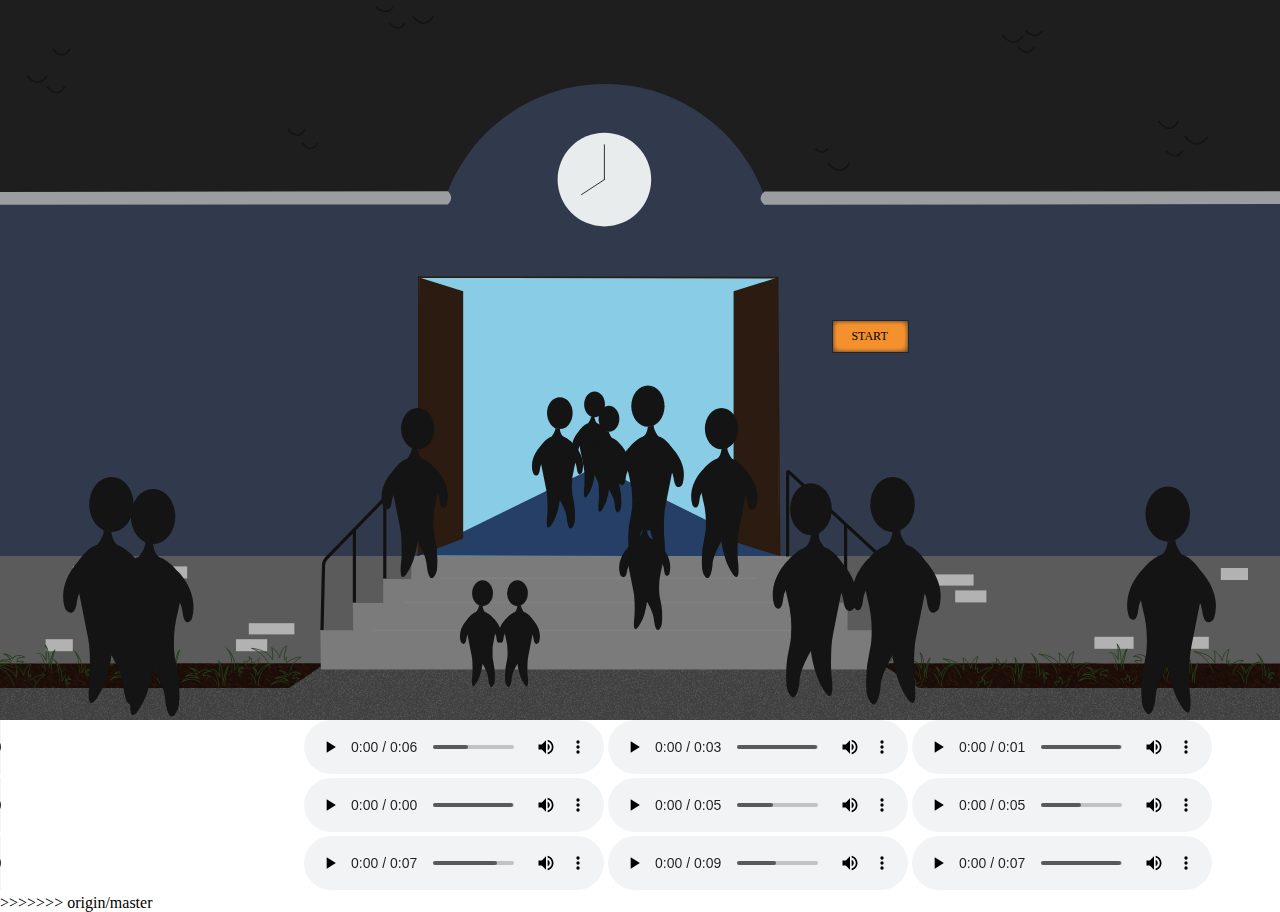
==== index.html @ ede853bb "Merge remote-tracking branch 'origin/master'" ====
<!DOCTYPE html>
<html lang="da">

<head>
	<meta charset="utf-8">
	<meta name="viewport" content="width=device-width, initial-scale=1.0">
	<title></title>
	<link rel="stylesheet" href="stylesheet.css">
</head>

<body>



	<div id="scene">
		<div id="baggrund" class="">
			<div class="knap"></div>
		</div>
		<div id="gangen" class="">
			<div id="plakat"></div>
		</div>
		<div id="mobber_container">
			<div id="mobber_sprite"></div>
		</div>
		<div id="mobber_mobil_container">
			<div id="mobber_mobil_sprite"></div>
		</div>
		<div id="offer_mobil_container">
			<div id="offer_mobil_sprite"></div>
		</div>
		<div id="offer_container">
			<div id="offer_sprite"></div>
		</div>
		<div id="veninde_red_container">
			<div id="veninde_red_sprite"></div>
		</div>
		<div id="veninde_purple_container">
			<div id="veninde_purple_sprite"></div>
		</div>
		<div id="mobber_start"></div>
		<div id="valgeta"></div>
		<div id="valgetb"></div>
		<div id="valgetc"></div>
		<div id="offer_valgA"></div>
		<div id="offer_valgB"></div>
		<div id="graa_baggrund"></div>
		<div id="Laerer"></div>
		<div id="privatsnak"></div>
		<div id="privatSnak_container"><a href="http://privatsnak.dk/"></a></div>


	</div>


	<div id="lyd">


		<div id="lyd">
			<audio class="snak" src="lyd/folk_snak,grin/people-talking.wav" controls>your brower doesn't support audio object.</audio>
			<audio class="grin" src="lyd/folk_snak,grin/small-group-laughter.wav" controls>your brower doesn't support audio object.</audio>

			<audio class="notifikation" src="lyd/mobil/iphone_notification.mp3" controls>your brower doesn't support audio object.</audio>


			<audio class="shutter" src="lyd/mobil/photo-capture-with-flash.mp3" controls>your brower doesn't support audio object.</audio>
			<audio class="cry" src="lyd/pige_fnis,gisp,cry/Human_Female_Cry_Light_Cry_02.wav" controls>your brower doesn't support audio object.</audio>
			<audio class="gisp" src="lyd/pige_fnis,gisp,cry/Human_Female_Gasp_01.wav" controls>your brower doesn't support audio object.</audio>
			<audio class="offer_gaa" src="lyd/gaa/offer.wav" controls>your brower doesn't support audio object.</audio>
			<audio class="mobber_gaa" src="lyd/gaa/mobber.wav" controls>your brower doesn't support audio object.</audio>
			<audio class="veninder_gaa" src="lyd/gaa/veninder.wav" controls>your brower doesn't support audio object.</audio>
			<audio class="voiceover" src="lyd/pige_fnis,gisp,cry/voiceover.wav" controls>your brower doesn't support audio object.</audio>
			<audio class="laerer" src="lyd/pige_fnis,gisp,cry/laerer-kopi.wav" controls>your brower doesn't support audio object.</audio>
			<audio class="mobber" src="lyd/pige_fnis,gisp,cry/mobber-kopi.wav" controls>your brower doesn't support audio object.</audio>


		</div>
	</div>


	<script src="https://code.jquery.com/jquery-3.2.1.js"></script>
	<script src="javascript.js"></script>
	>>>>>>> origin/master

</body>

</html>
---- stylesheet.css ----
body {

    margin: 0;
}


/******** STARTSIDE START  ********/

#scene {
    height: 56.25vw;
    width: 100vw;
    position: relative;
    /*    overflow: hidden;*/
}

#baggrund {

    background-image: url(img/titel-01.svg);
    position: absolute;
    background-repeat: no-repeat;
    width: 100vw;
    height: 56.25vw;
    background-size: cover;
}

#gangen {
    background-image: url(img/gang.svg);
    position: relative;
    background-repeat: no-repeat;
    width: 100vw;
    height: 56.25vw;
}


#plakat {

    background-image: url(img/plakat.jpg);
    position: relative;
    background-repeat: no-repeat;
    width: 12vw;
    height: 15vw;
    background-size: 100%;
    top: 10%;
    right: -70%;

}

.puls {
    animation: puls_kf 0.5s infinite alternate linear;
}

@keyframes puls_kf {
    0% {
        transform: scale();
    }
    100% {
        transform: scale(1.1);
    }
}



.puls2 {
    animation: puls2_kf 0.5s infinite alternate linear;
}

@keyframes puls2_kf {
    0% {
        transform: scale(0.5);
    }
    100% {
        transform: scale(0.55);
    }
}

.hide {
    display: none;
}




.start {

    background-image: url("img/start_knap.svg");
    background-repeat: no-repeat;
    cursor: pointer;
    position: absolute;
    height: 7vw;
    width: 17vw;

    top: 25vw;
    left: 65vw;

}







.graa_baggrund {

    background-image: url(img/offer_mobil_baggrund-01.svg);
    position: absolute;
    height: 56.25vw;
    width: 100vw;


}

/********* STARTSIDE SLUT ********/

/******** OFFER START ******/

#offer_container {

    position: absolute;
    cursor: pointer;

}

#offer_sprite {

    background-image: url(img/offer_spritesheet.svg);
    background-size: 900% 400%;
    width: 20vw;
    height: 40vw;
    z-index: 9;

}

.offer_position {
    top: 10vw;
    right: -10vw;
}

.postionOffer1 {
    right: 69vw;
    top: 25vw;
}

.postionOffer2 {
    background-position: 0% 0%;
    transform: scale();
    z-index: 100;
}

.offer_walkcycle {
    animation-name: offer_walkcycle_kf;
    animation-duration: 1s;
    animation-timing-function: steps(5);
    animation-iteration-count: infinite;

}

@keyframes offer_walkcycle_kf {
    0% {
        background-position: 0% -300%;
    }
    100% {
        background-position: -500% -300%;
    }
}


.gaa_til_venstre {

    animation-name: gaa_til_venstre_kf;
    animation-duration: 3s;
    animation-iteration-count: 1;
    animation-fill-mode: forwards;
    animation-timing-function: linear;

}


@keyframes gaa_til_venstre_kf {

    0% {
        right: -10vw;
    }
    100% {

        right: 65vw;
    }
}


.offer_bloder {

    animation-name: offer_bloder_kf;
    animation-duration: 2s;
    animation-timing-function: steps(8);
    animation-iteration-count: 1;
    animation-fill-mode: forwards;
}

@keyframes offer_bloder_kf {

    0% {
        background-position: 0% -100%;
    }
    100% {
        background-position: -800% -100%;
    }


}

.offer_graeder {

    animation-name: offer_graeder_kf;
    animation-duration: 2s;
    animation-timing-function: steps(2);
    animation-iteration-count: infinite;

}



@keyframes offer_graeder_kf {

    0% {
        background-position: 00% -200%;
    }
    100% {
        background-position: -200% -200%;

    }
}

.offer_hvad_gor_jeg {}

/******* OFFER SLUT *******/

/****** MOBBER START ******/

#mobber_container {

    position: absolute;
    z-index: 2;
    cursor: pointer;
}

#mobber_sprite {

    background-image: url(img/mobber_walkcycle-02.svg);
    background-size: 400% 200%;
    z-index: 11;
    width: 24vw;
    height: 48vw;

}

.mobber_position {

    top: 6vw;
    left: 80vw;
}

.mobber_gaa {
    animation-name: gaa_mobber_kf;
    animation-duration: 1.5s;
    animation-timing-function: steps(3);
    animation-iteration-count: infinite;
    animation-direction: reverse;

}

@keyframes gaa_mobber_kf {
    0% {
        background-position: 0% -100%;
    }
    100% {
        background-position: -300% -100%;
    }

}

.postion1 {
    background-position: 500% 0%;
    transform: scale(0.5);

}

.postion2 {
    right: 10vw;
    top: 20vw;
}

.postion3 {

    top: 4vw;
    right: 53vw;
}

.mobber_gaa_til_venstre2 {
    animation-name: mobber_gaa_til_venstre2_kf;
    animation-duration: 2s;
    animation-iteration-count: 1;
    animation-fill-mode: both;
    animation-timing-function: linear;

}


@keyframes mobber_gaa_til_venstre2_kf {

    0% {
        left: 35vw;
    }
    100% {

        left: 25vw;
    }
}


.mobber_gaa_til_venstre {

    animation-name: mobber_gaa_til_venstre_kf;
    animation-duration: 6s;
    animation-iteration-count: 1;
    animation-fill-mode: both;
    animation-timing-function: linear;

}


@keyframes mobber_gaa_til_venstre_kf {

    0% {
        left: 120vw;
    }
    100% {

        left: 35vw;
    }
}

.privatlogo {
    background-image: url(/img/offer_valg_privatsnak-02.svg);
    position: relative;
    background-repeat: no-repeat;
    width: 40vw;
    height: 36vw;
    background-size: 100%;
    top: -100%;
    right: -60%;
    z-index: 99;
}

.mobberStaaStille {

    background-position: 500% 0%;

}


#mobber_mobil_container {

    position: absolute;
    z-index: 12;
}

.position_mobil1 {

    top: 2vw;
    right: -40vw;

}

.position_mobil2 {

    top: -17vw;
    right: -50vw;

}

#mobber_mobil_sprite {

    background-image: url(img/mobber_mobil_total_final@4x.png);
    background-size: 500% 300%;
    width: 40vw;
    height: 80vw;
}




.mobber_mobil_privat {
    animation-name: mobber_mobil_ind_privat_kf;
    animation-duration: 3s;
    animation-iteration-count: 1;
    animation-fill-mode: both;

}

@keyframes mobber_mobil_ind_privat_kf {
    0% {
        right: -40vw;
    }
    100% {
        right: 10vw;

    }
}

.mobber_mobil_start {
    background-position: 0% -200%;

}

.mobber_mobil_walkcycle_privat {
    animation-name: mobber_mobil_walkcycle_privat_kf;
    animation-duration: 4s;
    animation-timing-function: steps(3);
    animation-iteration-count: 1;
    animation-fill-mode: both;
    transform: scale(1.7);

}

@keyframes mobber_mobil_walkcycle_privat_kf {
    0% {
        background-position: 0% -200%;
    }
    100% {
        background-position: -300% -200%;
    }
}



.mobber_mobil_walkcycle {
    animation-name: mobber_mobil_walkcycle_kf;
    animation-duration: 4s;
    animation-timing-function: steps(3);
    animation-iteration-count: 1;
    animation-fill-mode: both;

}

@keyframes mobber_mobil_walkcycle_kf {
    0% {
        background-position: 0% 0%;
    }
    100% {
        background-position: -300% 0%;
    }
}

.mobber_mobil_ind {
    animation-name: mobber_mobil_ind_kf;
    animation-duration: 3s;
    animation-iteration-count: 1;
    animation-fill-mode: forwards;
}

@keyframes mobber_mobil_ind_kf {
    0% {
        right: -40vw;
    }
    100% {
        right: 10vw;
    }
}

.mobber_mobil_ud {
    animation-name: mobber_mobil_ud_kf;
    animation-duration: 3s;
    animation-iteration-count: 1;
    animation-fill-mode: forwards;
}

@keyframes mobber_mobil_ud_kf {
    0% {
        right: 10vw;
    }
    100% {
        right: -40vw;
    }
}

/****** OFFER MOBIL START **********/

#offer_mobil_container {

    position: absolute;
    bottom: -38vw;
    right: 0vw;
    z-index: 12;
}

#offer_mobil_sprite {

    background-image: url(img/offer_mobil_spritesheet_final.svg);
    background-size: 800% 400%;
    width: 70vw;
    height: 140vw;
}

.offer_faar_notifikation {
    background-position: 0% -100%;
}

.offer_luk_notifikation {


    animation-name: offer_luk_notifikation_kf;
    animation-duration: 5s;
    animation-iteration-count: 1;
    animation-timing-function: steps(2);
}

@keyframes offer_luk_notifikation_kf {

    0% {
        background-position: 0% -200%;
    }
    100% {
        background-position: -200% -200%;
    }
}

.offer_sofia_gor_jeg {

    animation-name: offer_sofia_gor_jeg_kf;
    animation-duration: 8s;
    animation-iteration-count: 1;
    animation-timing-function: steps(7);
    animation-fill-mode: both;
}

@keyframes offer_sofia_gor_jeg_kf {

    0% {
        background-position: 0% -300%;
    }
    100% {
        background-position: -700% -300%;
    }
}

#offer_valgA {

    position: absolute;
    top: 7vw;
    right: 39.5vw;
    z-index: 12;

}

#offer_valgB {

    position: absolute;
    top: 19vw;
    right: 40vw;
    z-index: 12;

}

.offer_valget_laerer {

    background-image: url(img/offer_valg_laerer-01.svg);
    position: relative;
    background-repeat: no-repeat;
    width: 22.15vw;
    height: 15vw;
    background-size: 100%;
    top: 10%;
    right: -70%;
    cursor: pointer;

}

.offer_valget_privatsnak {

    background-image: url(img/offer_valg_privatsnak-02.svg);
    position: relative;
    background-repeat: no-repeat;
    width: 21.15vw;
    height: 15vw;
    background-size: 100%;
    top: 10%;
    right: -70%;
    cursor: pointer;
}

.offer_valget_privatsnak_laerer {

    background-image: url(img/offer_valg_privatsnak-02.svg);
    position: relative;
    background-repeat: no-repeat;
    width: 30.15vw;
    height: 24vw;
    background-size: 100%;
    top: -193vw;
    right: -65vw;
    z-index: 10000;
    cursor: pointer;
}

.offer_mobil_PrivatSnak {

    animation-name: offer_mobil_PrivatSnak_kf;
    animation-duration: 4s;
    animation-iteration-count: 1;
    animation-timing-function: steps(3);
    animation-fill-mode: both;
    cursor: pointer;
}

@keyframes offer_mobil_PrivatSnak_kf {

    0% {
        background-position: 0% 0%;
    }
    100% {
        background-position: -300% 0%;
    }
}


#graa_baggrund {

    background-image: url(img/offer_mobil_baggrund-01.svg);
    position: absolute;
    background-repeat: no-repeat;
    width: 100vw;
    height: 100vw;
    top: 0;
    left: 0;

}


.offer_mobil_baggrund {

    background-image: url(img/offer_mobil_baggrund-01.svg);
    position: relative;
    background-repeat: no-repeat;
    width: 100vw;
    height: 100vw;
    =======animation-name: offer_luk_notifikation_kf;
    animation-duration: 5s;
    animation-iteration-count: infinite;
    animation-timing-function: steps(4);


}

/****** VENINDER START **********/

#veninde_red_container {

    position: absolute;
    top: 5vw;
    right: -30vw;

}

#veninde_purple_container {

    position: absolute;
    top: 5vw;
    right: -40vw;
}

#veninde_purple_sprite {


    background-image: url(img/veninde_purple.svg);
    background-size: 400% 200%;
    width: 24vw;
    height: 48vw;

}

#veninde_red_sprite {


    background-image: url(img/veninde_red.svg);
    background-size: 400% 200%;
    width: 24vw;
    height: 48vw;

}


.veninde_purple_ind_walkcycle {

    animation-name: veninde_purple_ind_walkcycle_kf;
    animation-duration: 5s;
    animation-iteration-count: infinite;
    animation-timing-function: steps(4);
}


@keyframes veninde_purple_ind_walkcycle_kf {

    0% {
        background-position: 0% -100%;
    }
    100% {
        background-position: -400% -100%;
    }

}

.veninde_red_ind_walkcycle {

    animation-name: veninde_red_ind_walkcycle_kf;
    animation-duration: 1s;
    animation-iteration-count: infinite;
    animation-timing-function: steps(4);
    animation-direction: reverse;

}

@keyframes veninde_red_ind_walkcycle_kf {

    0% {
        background-position: 0% -100%;
    }
    100% {
        background-position: -400% -100%;
    }
}


.veninde_red_move {

    animation-name: veninde_red_move_kf;
    animation-duration: 10s;
    animation-iteration-count: 1;
    animation-fill-mode: forwards;


}

@keyframes veninde_red_move_kf {

    0% {
        right: -30vw;
    }
    100% {
        right: 40vw;
    }
}

.veninde_purple_move {

    animation-name: veninde_purple_move_kf;
    animation-duration: 10s;
    animation-iteration-count: 1;
    animation-fill-mode: forwards;


}

@keyframes veninde_purple_move_kf {

    0% {
        right: -40vw;
    }
    100% {
        right: 30vw;
    }
}

/****** LAERER START ******/

.laererDukkerOp {

    background-image: url(img/skolelaerer-01.svg);
    background-repeat: no-repeat;
    position: relative;
    width: 80vw;
    height: 160vw;
    background-size: 100%;
    z-index: 99;
    top: -110vw;
    right: -10vw;
    animation: fadeinout 4s linear forwards;

}


@keyframes fadeinout {
    0% {
        opacity: 0;
    }
    100% {
        opacity: 1;
    }
}


.valga {

    background-image: url(/img/mobber_valg_laerer.png);
    position: relative;
    background-repeat: no-repeat;
    width: 25vw;
    height: 41vw;
    background-size: 100%;
    top: -94%;
    right: -6%;
    z-index: 99;


}



.valgb {
    background-image: url(/img/mobber_valg_privatsnak.png);
    position: relative;
    background-repeat: no-repeat;
    width: 25vw;
    height: 41vw;
    background-size: 100%;
    top: -166%;
    right: -38%;
    z-index: 99;
    cursor: pointer;
}

.valgc {
    background-image: url(/img/mobber_valg_undskyld.png);
    position: relative;
    background-repeat: no-repeat;
    width: 25vw;
    height: 41vw;
    background-size: 100%;
    top: -239%;
    right: -70%;
    z-index: 99;
    cursor: pointer;
}


.valgsofiaa {
    background-image: url(valg%202.png);
    position: relative;
    background-repeat: no-repeat;
    width: 22vw;
    height: 6vw;
    background-size: 100%;
    top: -70%;
    right: -70%;
    z-index: 99;

}

.valgsofiab {
    background-image: url(valg%202.png);
    position: relative;
    background-repeat: no-repeat;
    width: 22vw;
    height: 6vw;
    background-size: 100%;
    top: -70%;
    right: -70%;
    z-index: 99;
}
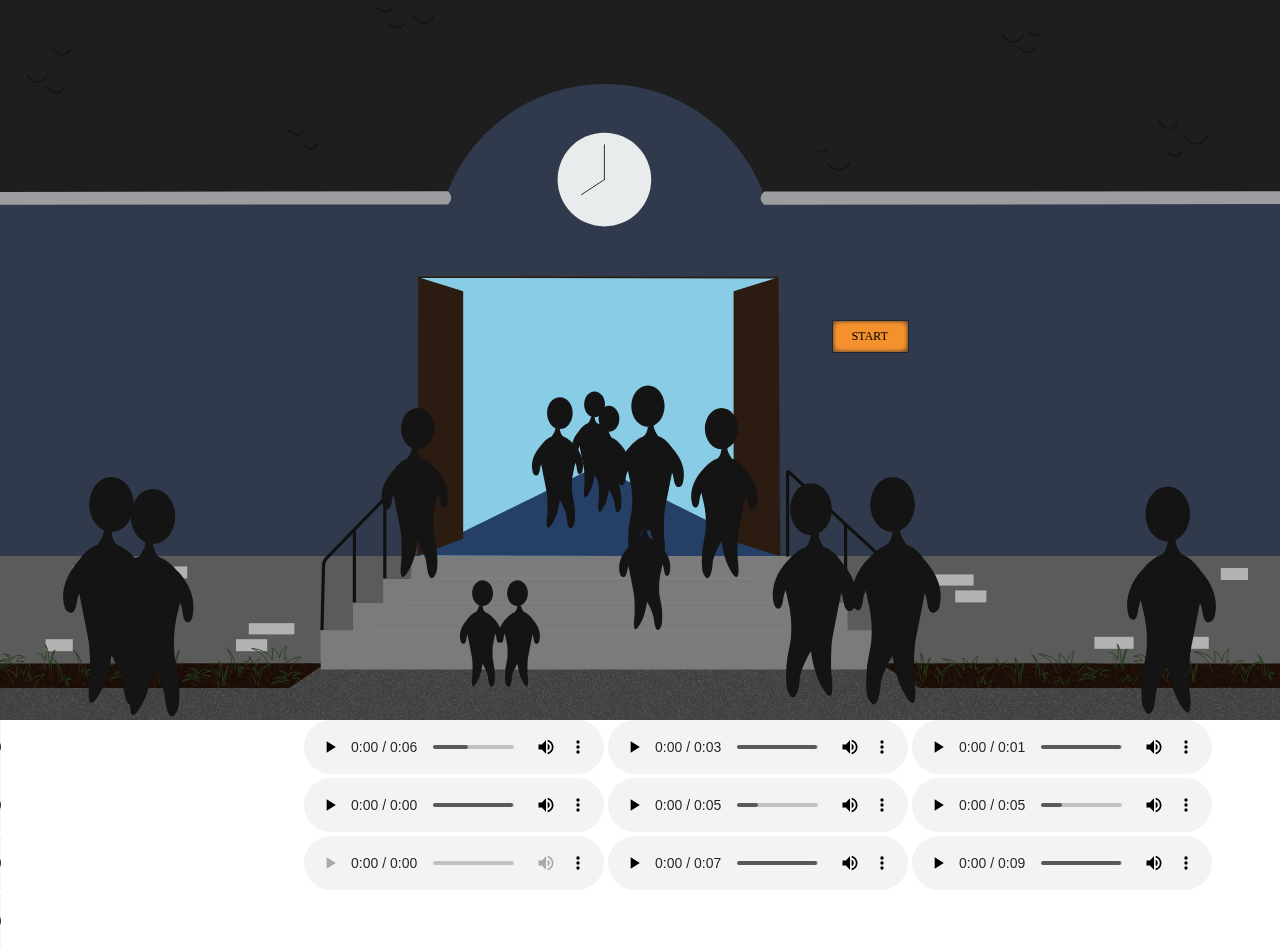
==== commit f4efb360: "valg" ====
--- a/index.html
+++ b/index.html
@@ -2,84 +2,87 @@
 <html lang="da">
 
 <head>
-	<meta charset="utf-8">
-	<meta name="viewport" content="width=device-width, initial-scale=1.0">
-	<title></title>
-	<link rel="stylesheet" href="stylesheet.css">
+    <meta charset="utf-8">
+    <meta name="viewport" content="width=device-width, initial-scale=1.0">
+    <title></title>
+    <link rel="stylesheet" href="stylesheet.css">
 </head>
 
 <body>
 
 
 
-	<div id="scene">
-		<div id="baggrund" class="">
-			<div class="knap"></div>
-		</div>
-		<div id="gangen" class="">
-			<div id="plakat"></div>
-		</div>
-		<div id="mobber_container">
-			<div id="mobber_sprite"></div>
-		</div>
-		<div id="mobber_mobil_container">
-			<div id="mobber_mobil_sprite"></div>
-		</div>
-		<div id="offer_mobil_container">
-			<div id="offer_mobil_sprite"></div>
-		</div>
-		<div id="offer_container">
-			<div id="offer_sprite"></div>
-		</div>
-		<div id="veninde_red_container">
-			<div id="veninde_red_sprite"></div>
-		</div>
-		<div id="veninde_purple_container">
-			<div id="veninde_purple_sprite"></div>
-		</div>
-		<div id="mobber_start"></div>
-		<div id="valgeta"></div>
-		<div id="valgetb"></div>
-		<div id="valgetc"></div>
-		<div id="offer_valgA"></div>
-		<div id="offer_valgB"></div>
-		<div id="graa_baggrund"></div>
-		<div id="Laerer"></div>
-		<div id="privatsnak"></div>
-		<div id="privatSnak_container"><a href="http://privatsnak.dk/"></a></div>
+    <div id="scene">
+        <div id="baggrund" class="">
+            <div class="knap"></div>
+        </div>
+        <div id="gangen" class="">
+            <div id="plakat"></div>
+        </div>
+        <div id="mobber_container">
+            <div id="mobber_sprite"></div>
+        </div>
+        <div id="mobber_mobil_container">
+            <div id="mobber_mobil_sprite"></div>
+        </div>
+        <div id="offer_mobil_container">
+            <div id="offer_mobil_sprite"></div>
+        </div>
+        <div id="offer_container">
+            <div id="offer_sprite"></div>
+        </div>
+        <div id="veninde_red_container">
+            <div id="veninde_red_sprite"></div>
+        </div>
+        <div id="veninde_purple_container">
+            <div id="veninde_purple_sprite"></div>
+        </div>
+        <div id="mobber_start"></div>
+        <div id="valgeta"></div>
+        <div id="valgetb"></div>
+        <div id="valgetc"></div>
+        <div id="offer_valgA"></div>
+        <div id="offer_valgB"></div>
+        <div id="graa_baggrund"></div>
+        <div id="Laerer"></div>
+        <div id="privatsnak"></div>
+        <div id="privatSnak_container"><a href="http://privatsnak.dk/"></a></div>
 
 
-	</div>
+    </div>
 
 
-	<div id="lyd">
+    <div id="lyd">
 
 
-		<div id="lyd">
-			<audio class="snak" src="lyd/folk_snak,grin/people-talking.wav" controls>your brower doesn't support audio object.</audio>
-			<audio class="grin" src="lyd/folk_snak,grin/small-group-laughter.wav" controls>your brower doesn't support audio object.</audio>
+        <div id="lyd">
+            <audio class="snak" src="lyd/folk_snak,grin/people-talking.wav" controls>your brower doesn't support audio object.</audio>
+            <audio class="grin" src="lyd/folk_snak,grin/small-group-laughter.wav" controls>your brower doesn't support audio object.</audio>
 
-			<audio class="notifikation" src="lyd/mobil/iphone_notification.mp3" controls>your brower doesn't support audio object.</audio>
+            <audio class="notifikation" src="lyd/mobil/iphone_notification.mp3" controls>your brower doesn't support audio object.</audio>
 
 
-			<audio class="shutter" src="lyd/mobil/photo-capture-with-flash.mp3" controls>your brower doesn't support audio object.</audio>
-			<audio class="cry" src="lyd/pige_fnis,gisp,cry/Human_Female_Cry_Light_Cry_02.wav" controls>your brower doesn't support audio object.</audio>
-			<audio class="gisp" src="lyd/pige_fnis,gisp,cry/Human_Female_Gasp_01.wav" controls>your brower doesn't support audio object.</audio>
-			<audio class="offer_gaa" src="lyd/gaa/offer.wav" controls>your brower doesn't support audio object.</audio>
-			<audio class="mobber_gaa" src="lyd/gaa/mobber.wav" controls>your brower doesn't support audio object.</audio>
-			<audio class="veninder_gaa" src="lyd/gaa/veninder.wav" controls>your brower doesn't support audio object.</audio>
-			<audio class="voiceover" src="lyd/pige_fnis,gisp,cry/voiceover.wav" controls>your brower doesn't support audio object.</audio>
-			<audio class="laerer" src="lyd/pige_fnis,gisp,cry/laerer-kopi.wav" controls>your brower doesn't support audio object.</audio>
-			<audio class="mobber" src="lyd/pige_fnis,gisp,cry/mobber-kopi.wav" controls>your brower doesn't support audio object.</audio>
+            <audio class="shutter" src="lyd/mobil/photo-capture-with-flash.mp3" controls>your brower doesn't support audio object.</audio>
+            <audio class="cry" src="lyd/pige_fnis,gisp,cry/Human_Female_Cry_Light_Cry_02.wav" controls>your brower doesn't support audio object.</audio>
+            <audio class="gisp" src="lyd/pige_fnis,gisp,cry/Human_Female_Gasp_01.wav" controls>your brower doesn't support audio object.</audio>
+            <audio class="offer_gaa" src="lyd/gaa/offer.wav" controls>your brower doesn't support audio object.</audio>
+            <audio class="mobber_gaa" src="lyd/gaa/mobber.wav" controls>your brower doesn't support audio object.</audio>
 
 
-		</div>
-	</div>
+            <audio class="mobber_gaa_kort" src="lyd/gaa/mobber-kort.wav" controls>your brower doesn't support audio object.</audio>
+
+            <audio class="veninder_gaa" src="lyd/gaa/veninder.wav" controls>your brower doesn't support audio object.</audio>
+            <audio class="voiceover" src="lyd/pige_fnis,gisp,cry/voiceover.wav" controls>your brower doesn't support audio object.</audio>
+            <audio class="laerer" src="lyd/pige_fnis,gisp,cry/laerer-kopi.wav" controls>your brower doesn't support audio object.</audio>
+            <audio class="mobber" src="lyd/pige_fnis,gisp,cry/mobber-kopi.wav" controls>your brower doesn't support audio object.</audio>
 
 
-	<script src="https://code.jquery.com/jquery-3.2.1.js"></script>
-	<script src="javascript.js"></script>
-	>>>>>>> origin/master
+        </div>
+    </div>
+
+
+    <script src="https://code.jquery.com/jquery-3.2.1.js"></script>
+    <script src="javascript.js"></script>
 
 </body>
 
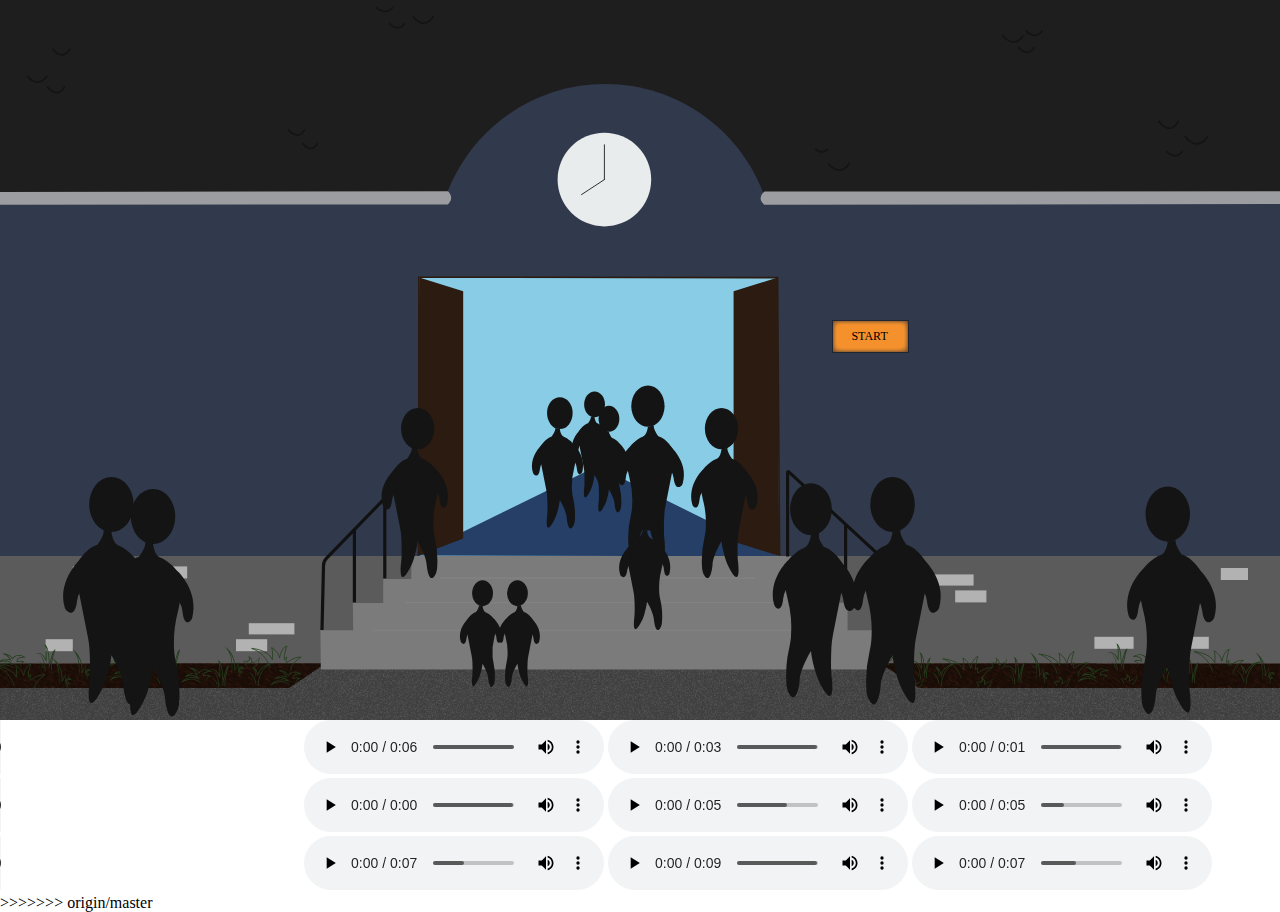
==== commit d3d23668: "Merge remote-tracking branch 'origin/master'" ====
--- a/index.html
+++ b/index.html
@@ -2,87 +2,84 @@
 <html lang="da">
 
 <head>
-    <meta charset="utf-8">
-    <meta name="viewport" content="width=device-width, initial-scale=1.0">
-    <title></title>
-    <link rel="stylesheet" href="stylesheet.css">
+	<meta charset="utf-8">
+	<meta name="viewport" content="width=device-width, initial-scale=1.0">
+	<title></title>
+	<link rel="stylesheet" href="stylesheet.css">
 </head>
 
 <body>
 
 
 
-    <div id="scene">
-        <div id="baggrund" class="">
-            <div class="knap"></div>
-        </div>
-        <div id="gangen" class="">
-            <div id="plakat"></div>
-        </div>
-        <div id="mobber_container">
-            <div id="mobber_sprite"></div>
-        </div>
-        <div id="mobber_mobil_container">
-            <div id="mobber_mobil_sprite"></div>
-        </div>
-        <div id="offer_mobil_container">
-            <div id="offer_mobil_sprite"></div>
-        </div>
-        <div id="offer_container">
-            <div id="offer_sprite"></div>
-        </div>
-        <div id="veninde_red_container">
-            <div id="veninde_red_sprite"></div>
-        </div>
-        <div id="veninde_purple_container">
-            <div id="veninde_purple_sprite"></div>
-        </div>
-        <div id="mobber_start"></div>
-        <div id="valgeta"></div>
-        <div id="valgetb"></div>
-        <div id="valgetc"></div>
-        <div id="offer_valgA"></div>
-        <div id="offer_valgB"></div>
-        <div id="graa_baggrund"></div>
-        <div id="Laerer"></div>
-        <div id="privatsnak"></div>
-        <div id="privatSnak_container"><a href="http://privatsnak.dk/"></a></div>
+	<div id="scene">
+		<div id="baggrund" class="">
+			<div class="knap"></div>
+		</div>
+		<div id="gangen" class="">
+			<div id="plakat"></div>
+		</div>
+		<div id="mobber_container">
+			<div id="mobber_sprite"></div>
+		</div>
+		<div id="mobber_mobil_container">
+			<div id="mobber_mobil_sprite"></div>
+		</div>
+		<div id="offer_mobil_container">
+			<div id="offer_mobil_sprite"></div>
+		</div>
+		<div id="offer_container">
+			<div id="offer_sprite"></div>
+		</div>
+		<div id="veninde_red_container">
+			<div id="veninde_red_sprite"></div>
+		</div>
+		<div id="veninde_purple_container">
+			<div id="veninde_purple_sprite"></div>
+		</div>
+		<div id="mobber_start"></div>
+		<div id="valgeta"></div>
+		<div id="valgetb"></div>
+		<div id="valgetc"></div>
+		<div id="offer_valgA"></div>
+		<div id="offer_valgB"></div>
+		<div id="graa_baggrund"></div>
+		<div id="Laerer"></div>
+		<div id="privatsnak"></div>
+		<div id="privatSnak_container"><a href="http://privatsnak.dk/"></a></div>
 
 
-    </div>
+	</div>
 
 
-    <div id="lyd">
+	<div id="lyd">
 
 
-        <div id="lyd">
-            <audio class="snak" src="lyd/folk_snak,grin/people-talking.wav" controls>your brower doesn't support audio object.</audio>
-            <audio class="grin" src="lyd/folk_snak,grin/small-group-laughter.wav" controls>your brower doesn't support audio object.</audio>
+		<div id="lyd">
+			<audio class="snak" src="lyd/folk_snak,grin/people-talking.wav" controls>your brower doesn't support audio object.</audio>
+			<audio class="grin" src="lyd/folk_snak,grin/small-group-laughter.wav" controls>your brower doesn't support audio object.</audio>
 
-            <audio class="notifikation" src="lyd/mobil/iphone_notification.mp3" controls>your brower doesn't support audio object.</audio>
+			<audio class="notifikation" src="lyd/mobil/iphone_notification.mp3" controls>your brower doesn't support audio object.</audio>
 
 
-            <audio class="shutter" src="lyd/mobil/photo-capture-with-flash.mp3" controls>your brower doesn't support audio object.</audio>
-            <audio class="cry" src="lyd/pige_fnis,gisp,cry/Human_Female_Cry_Light_Cry_02.wav" controls>your brower doesn't support audio object.</audio>
-            <audio class="gisp" src="lyd/pige_fnis,gisp,cry/Human_Female_Gasp_01.wav" controls>your brower doesn't support audio object.</audio>
-            <audio class="offer_gaa" src="lyd/gaa/offer.wav" controls>your brower doesn't support audio object.</audio>
-            <audio class="mobber_gaa" src="lyd/gaa/mobber.wav" controls>your brower doesn't support audio object.</audio>
+			<audio class="shutter" src="lyd/mobil/photo-capture-with-flash.mp3" controls>your brower doesn't support audio object.</audio>
+			<audio class="cry" src="lyd/pige_fnis,gisp,cry/Human_Female_Cry_Light_Cry_02.wav" controls>your brower doesn't support audio object.</audio>
+			<audio class="gisp" src="lyd/pige_fnis,gisp,cry/Human_Female_Gasp_01.wav" controls>your brower doesn't support audio object.</audio>
+			<audio class="offer_gaa" src="lyd/gaa/offer.wav" controls>your brower doesn't support audio object.</audio>
+			<audio class="mobber_gaa" src="lyd/gaa/mobber.wav" controls>your brower doesn't support audio object.</audio>
+			<audio class="veninder_gaa" src="lyd/gaa/veninder.wav" controls>your brower doesn't support audio object.</audio>
+			<audio class="voiceover" src="lyd/pige_fnis,gisp,cry/voiceover.wav" controls>your brower doesn't support audio object.</audio>
+			<audio class="laerer" src="lyd/pige_fnis,gisp,cry/laerer-kopi.wav" controls>your brower doesn't support audio object.</audio>
+			<audio class="mobber" src="lyd/pige_fnis,gisp,cry/mobber-kopi.wav" controls>your brower doesn't support audio object.</audio>
 
 
-            <audio class="mobber_gaa_kort" src="lyd/gaa/mobber-kort.wav" controls>your brower doesn't support audio object.</audio>
-
-            <audio class="veninder_gaa" src="lyd/gaa/veninder.wav" controls>your brower doesn't support audio object.</audio>
-            <audio class="voiceover" src="lyd/pige_fnis,gisp,cry/voiceover.wav" controls>your brower doesn't support audio object.</audio>
-            <audio class="laerer" src="lyd/pige_fnis,gisp,cry/laerer-kopi.wav" controls>your brower doesn't support audio object.</audio>
-            <audio class="mobber" src="lyd/pige_fnis,gisp,cry/mobber-kopi.wav" controls>your brower doesn't support audio object.</audio>
+		</div>
+	</div>
 
 
-        </div>
-    </div>
-
-
-    <script src="https://code.jquery.com/jquery-3.2.1.js"></script>
-    <script src="javascript.js"></script>
+	<script src="https://code.jquery.com/jquery-3.2.1.js"></script>
+	<script src="javascript.js"></script>
+	>>>>>>> origin/master
 
 </body>
 
--- a/stylesheet.css
+++ b/stylesheet.css
@@ -42,6 +42,39 @@
     background-size: 100%;
     top: 10%;
     right: -70%;
+
+}
+
+
+.privatSnakLogo {
+
+    background-image: url(img/offer_valg_privatsnak-02.svg);
+    position: relative;
+    background-repeat: no-repeat;
+    width: 12vw;
+    height: 15vw;
+    background-size: 100%;
+    top: 4vw;
+    right: -2vw;
+    cursor: none;
+    transform: scale(1.2);
+
+}
+
+.hvemvaelgerdu {
+
+    background-image: url(skilte/skilt-01.svg);
+    position: relative;
+    background-repeat: no-repeat;
+    width: 12vw;
+    height: 15vw;
+    background-size: 100%;
+    top: 4vw;
+    right: -50vw;
+    cursor: none;
+    transform: scale(1.2);
+
+
 
 }
 
@@ -436,7 +469,7 @@
 
 .mobber_mobil_walkcycle {
     animation-name: mobber_mobil_walkcycle_kf;
-    animation-duration: 4s;
+    animation-duration: 2s;
     animation-timing-function: steps(3);
     animation-iteration-count: 1;
     animation-fill-mode: both;
@@ -547,8 +580,8 @@
 #offer_valgA {
 
     position: absolute;
-    top: 7vw;
-    right: 39.5vw;
+    top: 8vw;
+    right: 39vw;
     z-index: 12;
 
 }
@@ -556,7 +589,7 @@
 #offer_valgB {
 
     position: absolute;
-    top: 19vw;
+    top: 20vw;
     right: 40vw;
     z-index: 12;
 
@@ -564,7 +597,7 @@
 
 .offer_valget_laerer {
 
-    background-image: url(img/offer_valg_laerer-01.svg);
+    background-image: url(img/offer_valg_laerer.png);
     position: relative;
     background-repeat: no-repeat;
     width: 22.15vw;
@@ -734,7 +767,7 @@
 .veninde_red_move {
 
     animation-name: veninde_red_move_kf;
-    animation-duration: 10s;
+    animation-duration: 7s;
     animation-iteration-count: 1;
     animation-fill-mode: forwards;
 
@@ -744,7 +777,7 @@
 @keyframes veninde_red_move_kf {
 
     0% {
-        right: -30vw;
+        right: -40vw;
     }
     100% {
         right: 40vw;
@@ -754,7 +787,7 @@
 .veninde_purple_move {
 
     animation-name: veninde_purple_move_kf;
-    animation-duration: 10s;
+    animation-duration: 8s;
     animation-iteration-count: 1;
     animation-fill-mode: forwards;
 
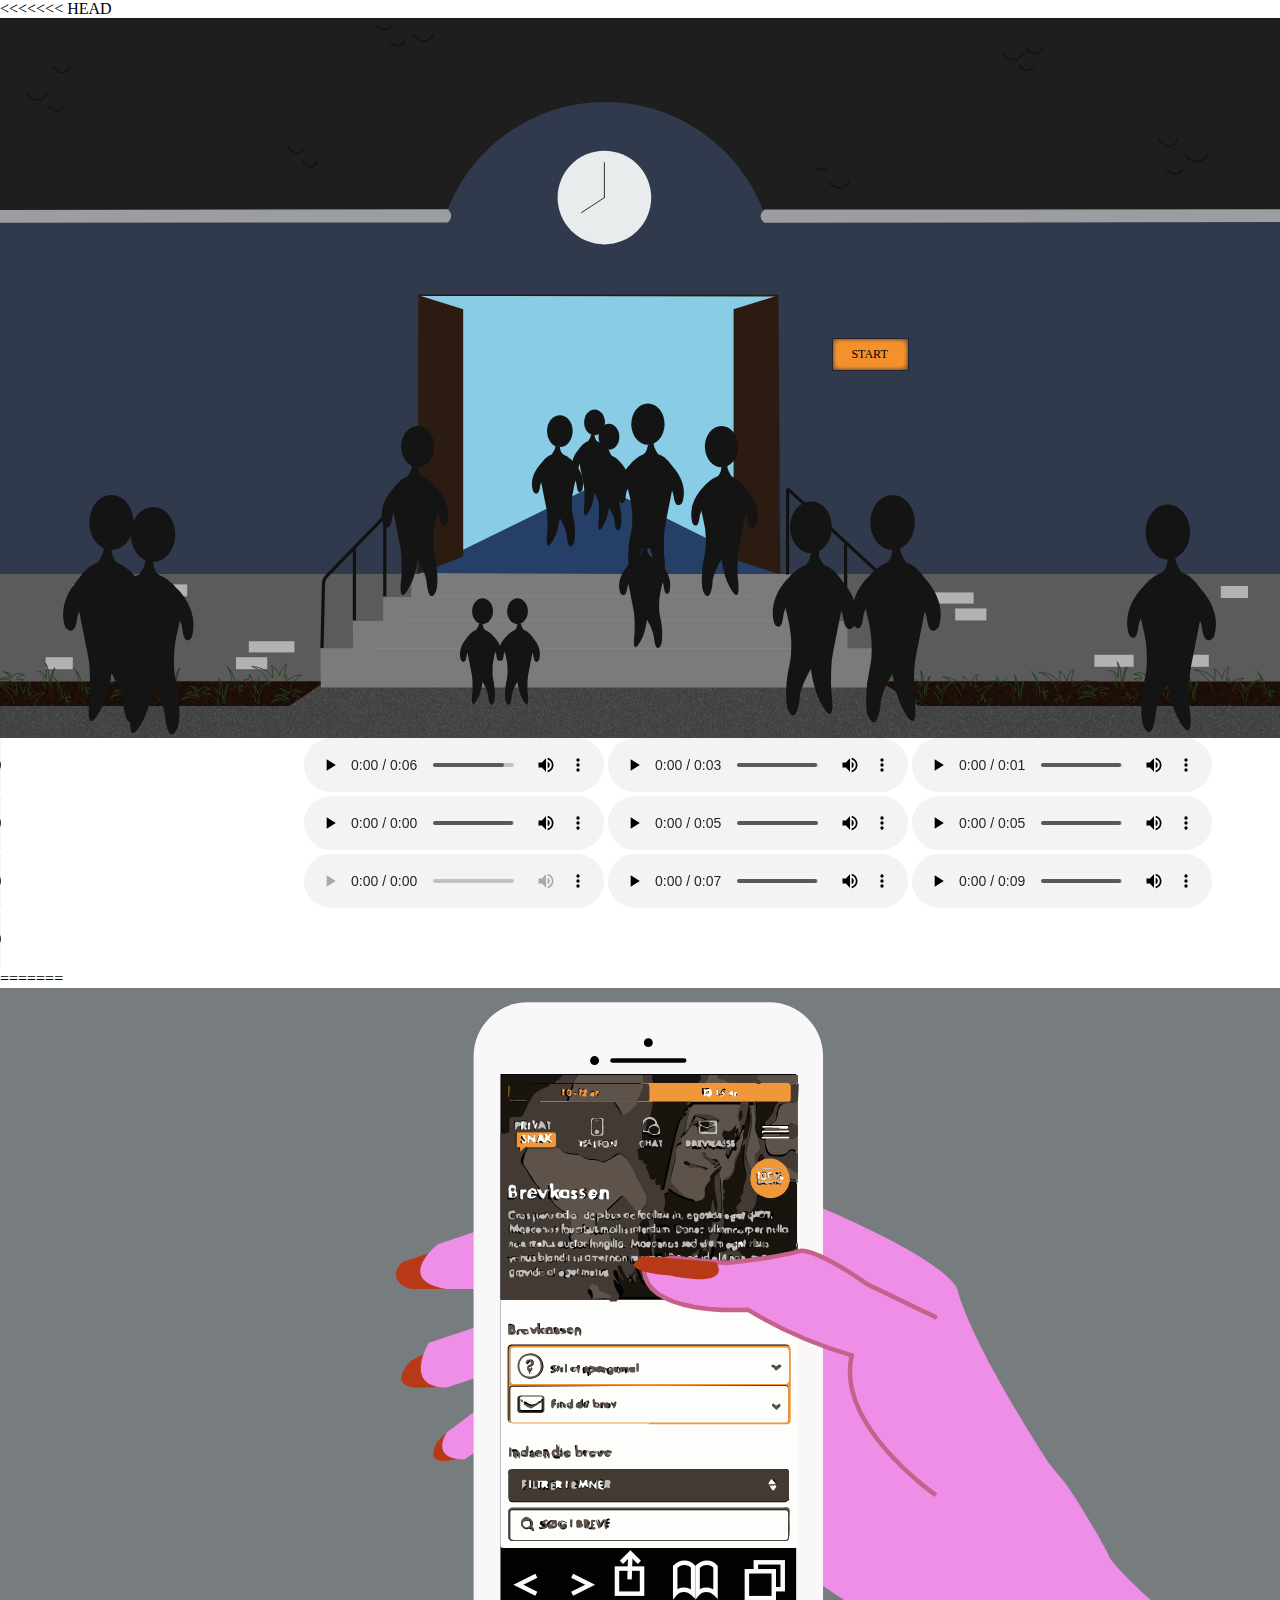
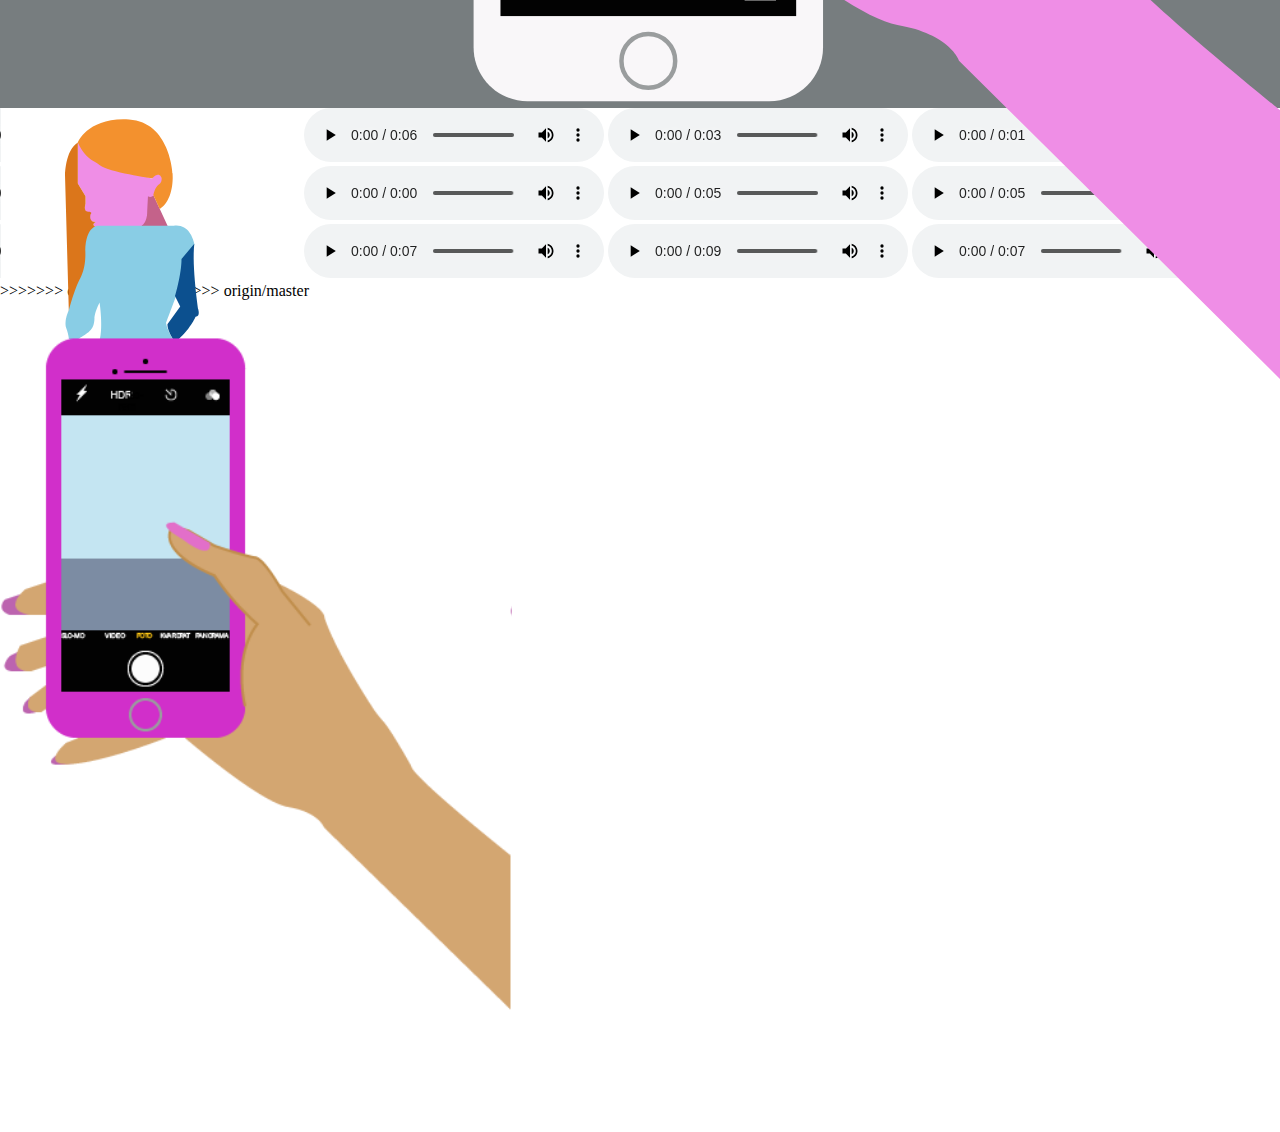
==== commit 26758918: "Merge remote-tracking branch 'origin/master'" ====
--- a/index.html
+++ b/index.html
@@ -12,6 +12,79 @@
 
 
 
+<<<<<<< HEAD
+    <div id="scene">
+        <div id="baggrund" class="">
+            <div class="knap"></div>
+        </div>
+        <div id="gangen" class="">
+            <div id="plakat"></div>
+        </div>
+        <div id="mobber_container">
+            <div id="mobber_sprite"></div>
+        </div>
+        <div id="mobber_mobil_container">
+            <div id="mobber_mobil_sprite"></div>
+        </div>
+        <div id="offer_mobil_container">
+            <div id="offer_mobil_sprite"></div>
+        </div>
+        <div id="offer_container">
+            <div id="offer_sprite"></div>
+        </div>
+        <div id="veninde_red_container">
+            <div id="veninde_red_sprite"></div>
+        </div>
+        <div id="veninde_purple_container">
+            <div id="veninde_purple_sprite"></div>
+        </div>
+        <div id="mobber_start"></div>
+        <div id="valgeta"></div>
+        <div id="valgetb"></div>
+        <div id="valgetc"></div>
+        <div id="offer_valgA"></div>
+        <div id="offer_valgB"></div>
+        <div id="graa_baggrund"></div>
+        <div id="Laerer"></div>
+        <div id="privatsnak"></div>
+        <div id="privatSnak_container"><a href="http://privatsnak.dk/"></a></div>
+
+
+    </div>
+
+
+    <div id="lyd">
+
+
+        <div id="lyd">
+            <audio class="snak" src="lyd/folk_snak,grin/people-talking.wav" controls>your brower doesn't support audio object.</audio>
+            <audio class="grin" src="lyd/folk_snak,grin/small-group-laughter.wav" controls>your brower doesn't support audio object.</audio>
+
+            <audio class="notifikation" src="lyd/mobil/iphone_notification.mp3" controls>your brower doesn't support audio object.</audio>
+
+
+            <audio class="shutter" src="lyd/mobil/photo-capture-with-flash.mp3" controls>your brower doesn't support audio object.</audio>
+            <audio class="cry" src="lyd/pige_fnis,gisp,cry/Human_Female_Cry_Light_Cry_02.wav" controls>your brower doesn't support audio object.</audio>
+            <audio class="gisp" src="lyd/pige_fnis,gisp,cry/Human_Female_Gasp_01.wav" controls>your brower doesn't support audio object.</audio>
+            <audio class="offer_gaa" src="lyd/gaa/offer.wav" controls>your brower doesn't support audio object.</audio>
+            <audio class="mobber_gaa" src="lyd/gaa/mobber.wav" controls>your brower doesn't support audio object.</audio>
+
+
+            <audio class="mobber_gaa_kort" src="lyd/gaa/mobber-kort.wav" controls>your brower doesn't support audio object.</audio>
+
+            <audio class="veninder_gaa" src="lyd/gaa/veninder.wav" controls>your brower doesn't support audio object.</audio>
+            <audio class="voiceover" src="lyd/pige_fnis,gisp,cry/voiceover.wav" controls>your brower doesn't support audio object.</audio>
+            <audio class="laerer" src="lyd/pige_fnis,gisp,cry/laerer-kopi.wav" controls>your brower doesn't support audio object.</audio>
+            <audio class="mobber" src="lyd/pige_fnis,gisp,cry/mobber-kopi.wav" controls>your brower doesn't support audio object.</audio>
+
+
+        </div>
+    </div>
+
+
+    <script src="https://code.jquery.com/jquery-3.2.1.js"></script>
+    <script src="javascript.js"></script>
+=======
 	<div id="scene">
 		<div id="baggrund" class="">
 			<div class="knap"></div>
@@ -80,6 +153,7 @@
 	<script src="https://code.jquery.com/jquery-3.2.1.js"></script>
 	<script src="javascript.js"></script>
 	>>>>>>> origin/master
+>>>>>>> origin/master
 
 </body>
 
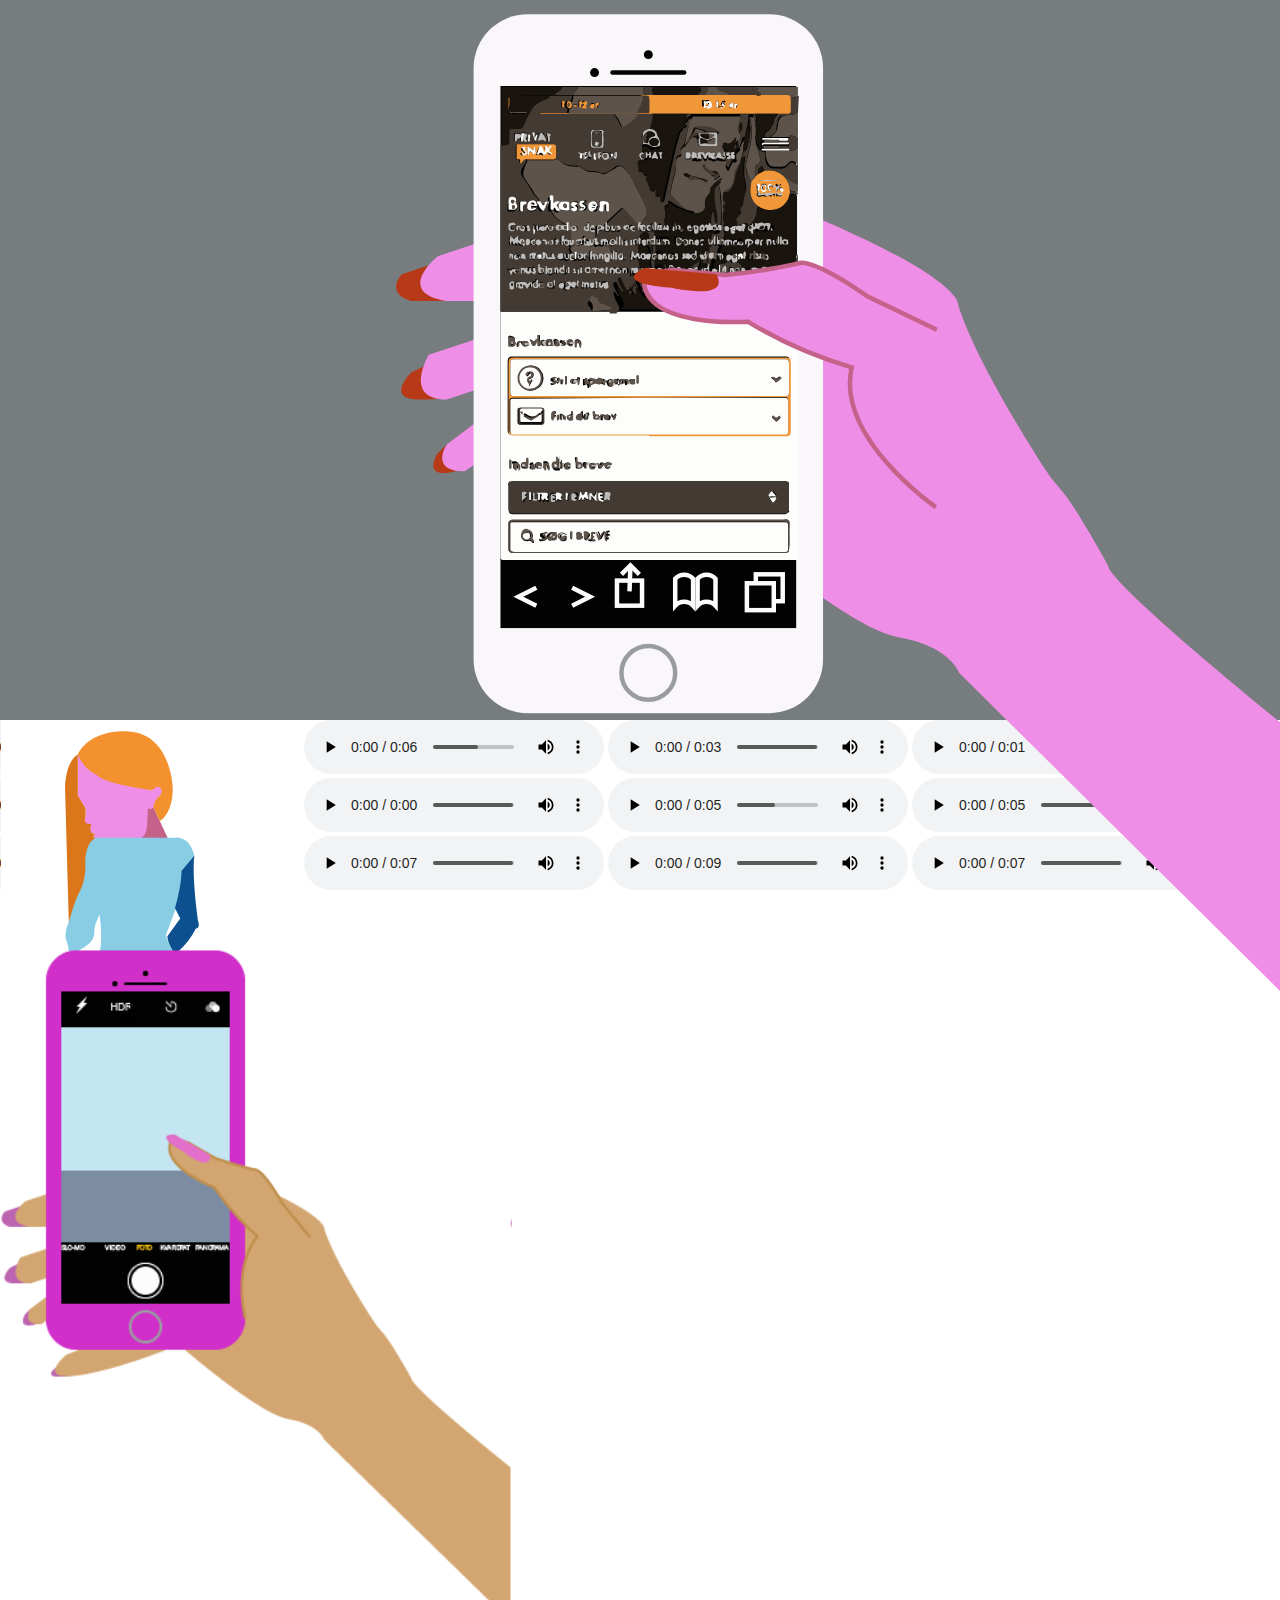
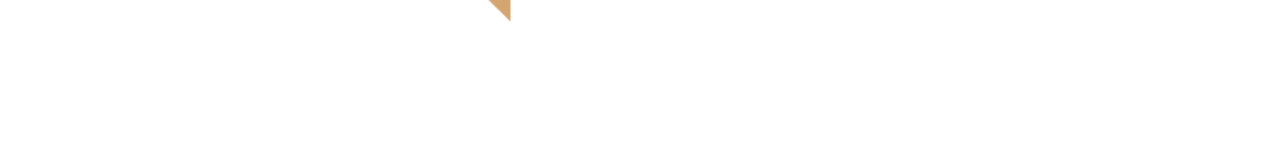
==== commit cf76789a: "Merge remote-tracking branch 'origin/master'" ====
--- a/index.html
+++ b/index.html
@@ -2,20 +2,21 @@
 <html lang="da">
 
 <head>
-	<meta charset="utf-8">
-	<meta name="viewport" content="width=device-width, initial-scale=1.0">
-	<title></title>
-	<link rel="stylesheet" href="stylesheet.css">
+    <meta charset="utf-8">
+    <meta name="viewport" content="width=device-width, initial-scale=1.0">
+    <title>Pas Dig Selv!</title>
+    <link href="https://fonts.googleapis.com/css?family=Raleway" rel="stylesheet">
+    <link rel="stylesheet" href="stylesheet.css">
+
 </head>
 
 <body>
 
-
-
-<<<<<<< HEAD
     <div id="scene">
         <div id="baggrund" class="">
             <div class="knap"></div>
+            <div class="privatSnakLogo"></div>
+            <div class="hvemvaelgerdu"></div>
         </div>
         <div id="gangen" class="">
             <div id="plakat"></div>
@@ -68,10 +69,6 @@
             <audio class="gisp" src="lyd/pige_fnis,gisp,cry/Human_Female_Gasp_01.wav" controls>your brower doesn't support audio object.</audio>
             <audio class="offer_gaa" src="lyd/gaa/offer.wav" controls>your brower doesn't support audio object.</audio>
             <audio class="mobber_gaa" src="lyd/gaa/mobber.wav" controls>your brower doesn't support audio object.</audio>
-
-
-            <audio class="mobber_gaa_kort" src="lyd/gaa/mobber-kort.wav" controls>your brower doesn't support audio object.</audio>
-
             <audio class="veninder_gaa" src="lyd/gaa/veninder.wav" controls>your brower doesn't support audio object.</audio>
             <audio class="voiceover" src="lyd/pige_fnis,gisp,cry/voiceover.wav" controls>your brower doesn't support audio object.</audio>
             <audio class="laerer" src="lyd/pige_fnis,gisp,cry/laerer-kopi.wav" controls>your brower doesn't support audio object.</audio>
@@ -84,76 +81,7 @@
 
     <script src="https://code.jquery.com/jquery-3.2.1.js"></script>
     <script src="javascript.js"></script>
-=======
-	<div id="scene">
-		<div id="baggrund" class="">
-			<div class="knap"></div>
-		</div>
-		<div id="gangen" class="">
-			<div id="plakat"></div>
-		</div>
-		<div id="mobber_container">
-			<div id="mobber_sprite"></div>
-		</div>
-		<div id="mobber_mobil_container">
-			<div id="mobber_mobil_sprite"></div>
-		</div>
-		<div id="offer_mobil_container">
-			<div id="offer_mobil_sprite"></div>
-		</div>
-		<div id="offer_container">
-			<div id="offer_sprite"></div>
-		</div>
-		<div id="veninde_red_container">
-			<div id="veninde_red_sprite"></div>
-		</div>
-		<div id="veninde_purple_container">
-			<div id="veninde_purple_sprite"></div>
-		</div>
-		<div id="mobber_start"></div>
-		<div id="valgeta"></div>
-		<div id="valgetb"></div>
-		<div id="valgetc"></div>
-		<div id="offer_valgA"></div>
-		<div id="offer_valgB"></div>
-		<div id="graa_baggrund"></div>
-		<div id="Laerer"></div>
-		<div id="privatsnak"></div>
-		<div id="privatSnak_container"><a href="http://privatsnak.dk/"></a></div>
 
-
-	</div>
-
-
-	<div id="lyd">
-
-
-		<div id="lyd">
-			<audio class="snak" src="lyd/folk_snak,grin/people-talking.wav" controls>your brower doesn't support audio object.</audio>
-			<audio class="grin" src="lyd/folk_snak,grin/small-group-laughter.wav" controls>your brower doesn't support audio object.</audio>
-
-			<audio class="notifikation" src="lyd/mobil/iphone_notification.mp3" controls>your brower doesn't support audio object.</audio>
-
-
-			<audio class="shutter" src="lyd/mobil/photo-capture-with-flash.mp3" controls>your brower doesn't support audio object.</audio>
-			<audio class="cry" src="lyd/pige_fnis,gisp,cry/Human_Female_Cry_Light_Cry_02.wav" controls>your brower doesn't support audio object.</audio>
-			<audio class="gisp" src="lyd/pige_fnis,gisp,cry/Human_Female_Gasp_01.wav" controls>your brower doesn't support audio object.</audio>
-			<audio class="offer_gaa" src="lyd/gaa/offer.wav" controls>your brower doesn't support audio object.</audio>
-			<audio class="mobber_gaa" src="lyd/gaa/mobber.wav" controls>your brower doesn't support audio object.</audio>
-			<audio class="veninder_gaa" src="lyd/gaa/veninder.wav" controls>your brower doesn't support audio object.</audio>
-			<audio class="voiceover" src="lyd/pige_fnis,gisp,cry/voiceover.wav" controls>your brower doesn't support audio object.</audio>
-			<audio class="laerer" src="lyd/pige_fnis,gisp,cry/laerer-kopi.wav" controls>your brower doesn't support audio object.</audio>
-			<audio class="mobber" src="lyd/pige_fnis,gisp,cry/mobber-kopi.wav" controls>your brower doesn't support audio object.</audio>
-
-
-		</div>
-	</div>
-
-
-	<script src="https://code.jquery.com/jquery-3.2.1.js"></script>
-	<script src="javascript.js"></script>
-	>>>>>>> origin/master
->>>>>>> origin/master
 
 </body>
 
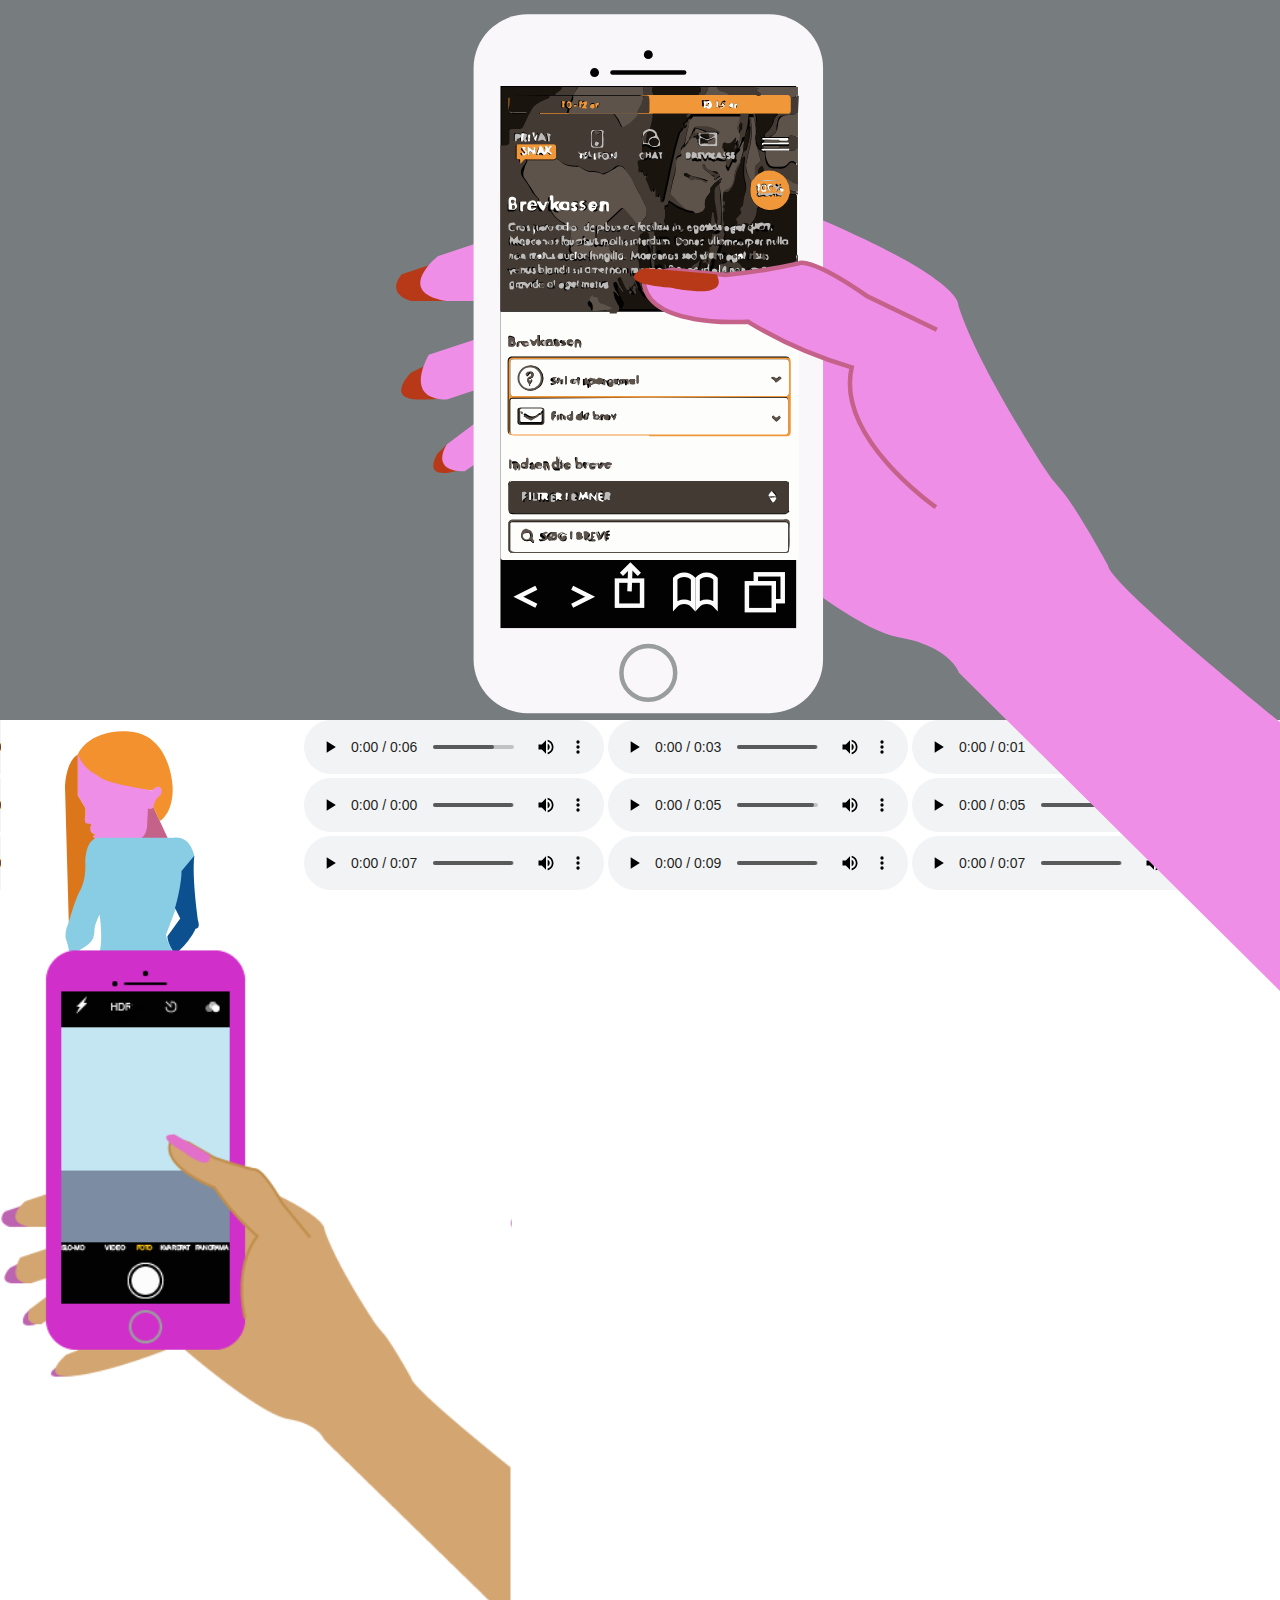
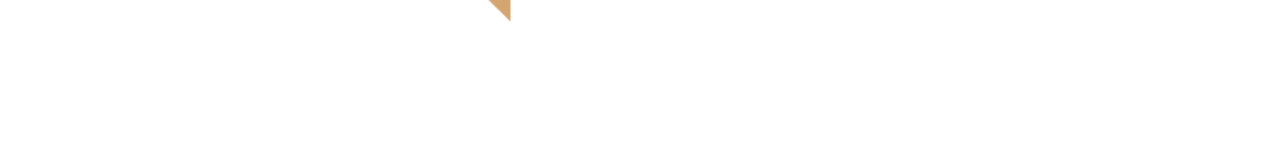
==== commit 0d2bb008: "Merge remote-tracking branch 'origin/master'" ====
--- a/index.html
+++ b/index.html
@@ -83,6 +83,7 @@
     <script src="javascript.js"></script>
 
 
+
 </body>
 
 </html>
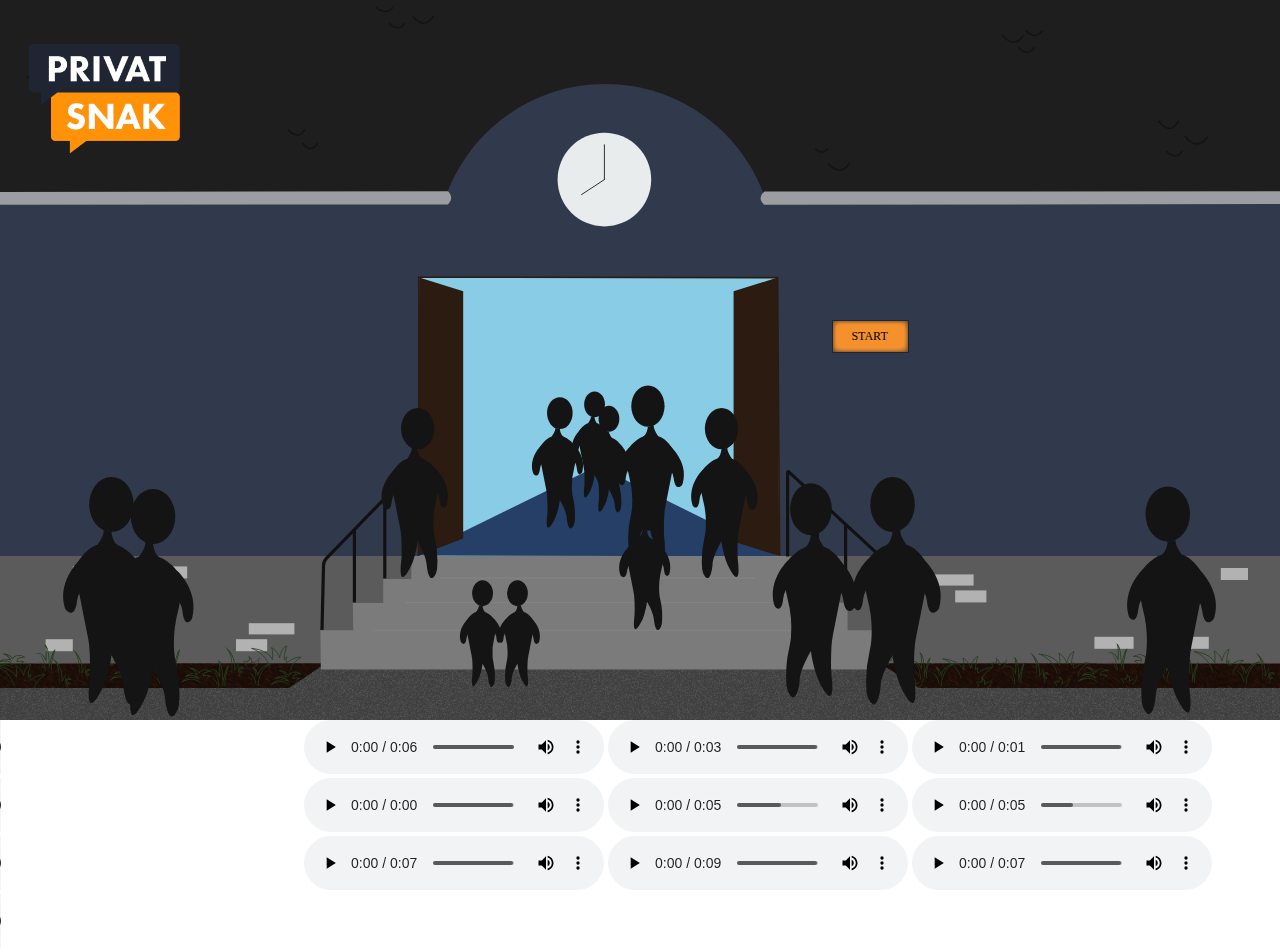
==== commit 14cd4782: "lyd done" ====
--- a/index.html
+++ b/index.html
@@ -2,85 +2,86 @@
 <html lang="da">
 
 <head>
-    <meta charset="utf-8">
-    <meta name="viewport" content="width=device-width, initial-scale=1.0">
-    <title>Pas Dig Selv!</title>
-    <link href="https://fonts.googleapis.com/css?family=Raleway" rel="stylesheet">
-    <link rel="stylesheet" href="stylesheet.css">
+	<meta charset="utf-8">
+	<meta name="viewport" content="width=device-width, initial-scale=1.0">
+	<title>Pas Dig Selv!</title>
+	<link href="https://fonts.googleapis.com/css?family=Raleway" rel="stylesheet">
+	<link rel="stylesheet" href="stylesheet.css">
 
 </head>
 
 <body>
 
-    <div id="scene">
-        <div id="baggrund" class="">
-            <div class="knap"></div>
-            <div class="privatSnakLogo"></div>
-            <div class="hvemvaelgerdu"></div>
-        </div>
-        <div id="gangen" class="">
-            <div id="plakat"></div>
-        </div>
-        <div id="mobber_container">
-            <div id="mobber_sprite"></div>
-        </div>
-        <div id="mobber_mobil_container">
-            <div id="mobber_mobil_sprite"></div>
-        </div>
-        <div id="offer_mobil_container">
-            <div id="offer_mobil_sprite"></div>
-        </div>
-        <div id="offer_container">
-            <div id="offer_sprite"></div>
-        </div>
-        <div id="veninde_red_container">
-            <div id="veninde_red_sprite"></div>
-        </div>
-        <div id="veninde_purple_container">
-            <div id="veninde_purple_sprite"></div>
-        </div>
-        <div id="mobber_start"></div>
-        <div id="valgeta"></div>
-        <div id="valgetb"></div>
-        <div id="valgetc"></div>
-        <div id="offer_valgA"></div>
-        <div id="offer_valgB"></div>
-        <div id="graa_baggrund"></div>
-        <div id="Laerer"></div>
-        <div id="privatsnak"></div>
-        <div id="privatSnak_container"><a href="http://privatsnak.dk/"></a></div>
+	<div id="scene">
+		<div id="baggrund" class="">
+			<div class="knap"></div>
+			<div class="privatSnakLogo"></div>
+			<div class="hvemvaelgerdu"></div>
+		</div>
+		<div id="gangen" class="">
+			<div id="plakat"></div>
+		</div>
+		<div id="mobber_container">
+			<div id="mobber_sprite"></div>
+		</div>
+		<div id="mobber_mobil_container">
+			<div id="mobber_mobil_sprite"></div>
+		</div>
+		<div id="offer_mobil_container">
+			<div id="offer_mobil_sprite"></div>
+		</div>
+		<div id="offer_container">
+			<div id="offer_sprite"></div>
+		</div>
+		<div id="veninde_red_container">
+			<div id="veninde_red_sprite"></div>
+		</div>
+		<div id="veninde_purple_container">
+			<div id="veninde_purple_sprite"></div>
+		</div>
+		<div id="mobber_start"></div>
+		<div id="valgeta"></div>
+		<div id="valgetb"></div>
+		<div id="valgetc"></div>
+		<div id="offer_valgA"></div>
+		<div id="offer_valgB"></div>
+		<div id="graa_baggrund"></div>
+		<div id="Laerer"></div>
+		<div id="privatsnak"></div>
+		<div id="privatSnak_container"><a href="http://privatsnak.dk/"></a></div>
 
 
-    </div>
+	</div>
 
 
-    <div id="lyd">
+	<div id="lyd">
 
 
-        <div id="lyd">
-            <audio class="snak" src="lyd/folk_snak,grin/people-talking.wav" controls>your brower doesn't support audio object.</audio>
-            <audio class="grin" src="lyd/folk_snak,grin/small-group-laughter.wav" controls>your brower doesn't support audio object.</audio>
+		<div id="lyd">
+			<audio class="snak" src="lyd/folk_snak,grin/people-talking.wav" controls>your brower doesn't support audio object.</audio>
+			<audio class="grin" src="lyd/folk_snak,grin/small-group-laughter.wav" controls>your brower doesn't support audio object.</audio>
 
-            <audio class="notifikation" src="lyd/mobil/iphone_notification.mp3" controls>your brower doesn't support audio object.</audio>
+			<audio class="notifikation" src="lyd/mobil/iphone_notification.mp3" controls>your brower doesn't support audio object.</audio>
 
 
-            <audio class="shutter" src="lyd/mobil/photo-capture-with-flash.mp3" controls>your brower doesn't support audio object.</audio>
-            <audio class="cry" src="lyd/pige_fnis,gisp,cry/Human_Female_Cry_Light_Cry_02.wav" controls>your brower doesn't support audio object.</audio>
-            <audio class="gisp" src="lyd/pige_fnis,gisp,cry/Human_Female_Gasp_01.wav" controls>your brower doesn't support audio object.</audio>
-            <audio class="offer_gaa" src="lyd/gaa/offer.wav" controls>your brower doesn't support audio object.</audio>
-            <audio class="mobber_gaa" src="lyd/gaa/mobber.wav" controls>your brower doesn't support audio object.</audio>
-            <audio class="veninder_gaa" src="lyd/gaa/veninder.wav" controls>your brower doesn't support audio object.</audio>
-            <audio class="voiceover" src="lyd/pige_fnis,gisp,cry/voiceover.wav" controls>your brower doesn't support audio object.</audio>
-            <audio class="laerer" src="lyd/pige_fnis,gisp,cry/laerer-kopi.wav" controls>your brower doesn't support audio object.</audio>
-            <audio class="mobber" src="lyd/pige_fnis,gisp,cry/mobber-kopi.wav" controls>your brower doesn't support audio object.</audio>
+			<audio class="shutter" src="lyd/mobil/photo-capture-with-flash.mp3" controls>your brower doesn't support audio object.</audio>
+			<audio class="cry" src="lyd/pige_fnis,gisp,cry/Human_Female_Cry_Light_Cry_02.wav" controls>your brower doesn't support audio object.</audio>
+			<audio class="gisp" src="lyd/pige_fnis,gisp,cry/Human_Female_Gasp_01.wav" controls>your brower doesn't support audio object.</audio>
+			<audio class="offer_gaa" src="lyd/gaa/offer.wav" controls>your brower doesn't support audio object.</audio>
+			<audio class="mobber_gaa" src="lyd/gaa/mobber.wav" controls>your brower doesn't support audio object.</audio>
+			<audio class="veninder_gaa" src="lyd/gaa/veninder.wav" controls>your brower doesn't support audio object.</audio>
+			<audio class="voiceover" src="lyd/pige_fnis,gisp,cry/voiceover.wav" controls>your brower doesn't support audio object.</audio>
+			<audio class="laerer" src="lyd/pige_fnis,gisp,cry/laerer-kopi.wav" controls>your brower doesn't support audio object.</audio>
+			<audio class="mobber" src="lyd/pige_fnis,gisp,cry/mobber-kopi.wav" controls>your brower doesn't support audio object.</audio>
+			<audio class="mobber_undskyld" src="lyd/pige_fnis,gisp,cry/mobber_undskyld.wav" controls>your brower doesn't support audio object.</audio>
 
 
-        </div>
-    </div>
+		</div>
+	</div>
 
 
-    <script src="https://code.jquery.com/jquery-3.2.1.js"></script>
-    <script src="javascript.js"></script>
+	<script src="https://code.jquery.com/jquery-3.2.1.js"></script>
+	<script src="javascript.js"></script>
 
 
 
--- a/stylesheet.css
+++ b/stylesheet.css
@@ -63,16 +63,16 @@
 
 .hvemvaelgerdu {
 
-    background-image: url(skilte/skilt-01.svg);
+    background-image: url(img/vaelg_karakter-01.png);
     position: relative;
     background-repeat: no-repeat;
     width: 12vw;
-    height: 15vw;
-    background-size: 100%;
-    top: 4vw;
-    right: -50vw;
+    height: 2vw;
+    background-size: 100%;
+    top: -4vw;
+    right: -74vw;
     cursor: none;
-    transform: scale(1.2);
+    transform: scale(3.7);
 
 
 
@@ -383,6 +383,7 @@
     top: -100%;
     right: -60%;
     z-index: 99;
+    cursor: pointer;
 }
 
 .mobberStaaStille {
@@ -418,6 +419,7 @@
     background-size: 500% 300%;
     width: 40vw;
     height: 80vw;
+
 }
 
 
@@ -428,6 +430,8 @@
     animation-duration: 3s;
     animation-iteration-count: 1;
     animation-fill-mode: both;
+    transform: scale(1.7);
+
 
 }
 
@@ -452,7 +456,7 @@
     animation-timing-function: steps(3);
     animation-iteration-count: 1;
     animation-fill-mode: both;
-    transform: scale(1.7);
+
 
 }
 
@@ -517,6 +521,24 @@
     }
 }
 
+.mobber_deler_billedet {
+
+    animation-name: mobber_deler_billedet_kf;
+    animation-duration: 4s;
+    animation-timing-function: steps(5);
+    animation-iteration-count: 1;
+    animation-fill-mode: forwards;
+}
+
+@keyframes mobber_deler_billedet_kf {
+    0% {
+        background-position: 0% -100%;
+    }
+    100% {
+        background-position: -500% -100%;
+    }
+}
+
 /****** OFFER MOBIL START **********/
 
 #offer_mobil_container {
@@ -580,8 +602,8 @@
 #offer_valgA {
 
     position: absolute;
-    top: 8vw;
-    right: 39vw;
+    top: 11vw;
+    right: 41.5vw;
     z-index: 12;
 
 }
@@ -600,7 +622,7 @@
     background-image: url(img/offer_valg_laerer.png);
     position: relative;
     background-repeat: no-repeat;
-    width: 22.15vw;
+    width: 16.15vw;
     height: 15vw;
     background-size: 100%;
     top: 10%;
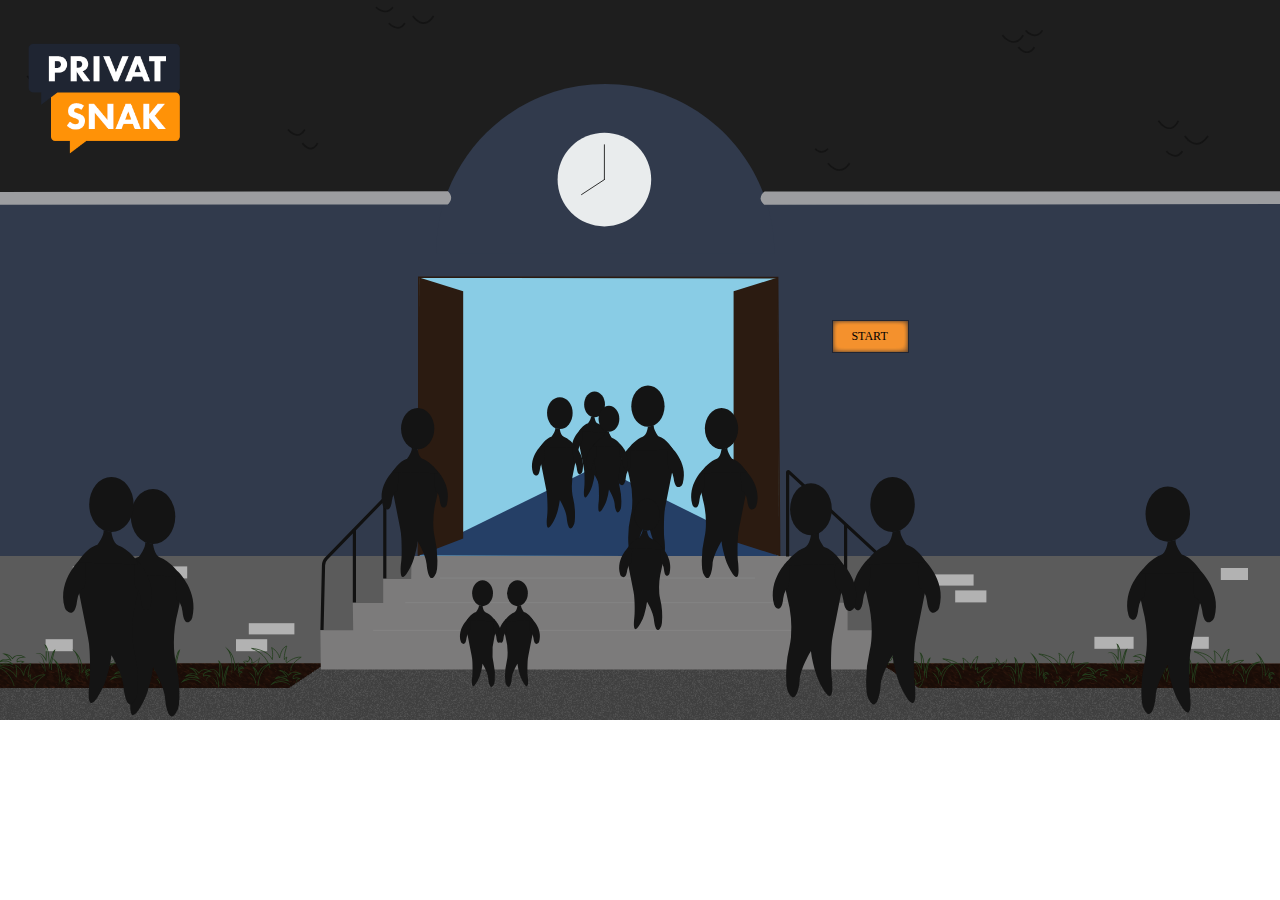
==== commit b4a96ecf: "contr" ====
--- a/index.html
+++ b/index.html
@@ -58,22 +58,22 @@
 
 
 		<div id="lyd">
-			<audio class="snak" src="lyd/folk_snak,grin/people-talking.wav" controls>your brower doesn't support audio object.</audio>
-			<audio class="grin" src="lyd/folk_snak,grin/small-group-laughter.wav" controls>your brower doesn't support audio object.</audio>
+			<audio class="snak" src="lyd/folk_snak,grin/people-talking.wav">your brower doesn't support audio object.</audio>
+			<audio class="grin" src="lyd/folk_snak,grin/small-group-laughter.wav">your brower doesn't support audio object.</audio>
 
-			<audio class="notifikation" src="lyd/mobil/iphone_notification.mp3" controls>your brower doesn't support audio object.</audio>
+			<audio class="notifikation" src="lyd/mobil/iphone_notification.mp3">your brower doesn't support audio object.</audio>
 
 
-			<audio class="shutter" src="lyd/mobil/photo-capture-with-flash.mp3" controls>your brower doesn't support audio object.</audio>
-			<audio class="cry" src="lyd/pige_fnis,gisp,cry/Human_Female_Cry_Light_Cry_02.wav" controls>your brower doesn't support audio object.</audio>
-			<audio class="gisp" src="lyd/pige_fnis,gisp,cry/Human_Female_Gasp_01.wav" controls>your brower doesn't support audio object.</audio>
-			<audio class="offer_gaa" src="lyd/gaa/offer.wav" controls>your brower doesn't support audio object.</audio>
-			<audio class="mobber_gaa" src="lyd/gaa/mobber.wav" controls>your brower doesn't support audio object.</audio>
-			<audio class="veninder_gaa" src="lyd/gaa/veninder.wav" controls>your brower doesn't support audio object.</audio>
-			<audio class="voiceover" src="lyd/pige_fnis,gisp,cry/voiceover.wav" controls>your brower doesn't support audio object.</audio>
-			<audio class="laerer" src="lyd/pige_fnis,gisp,cry/laerer-kopi.wav" controls>your brower doesn't support audio object.</audio>
-			<audio class="mobber" src="lyd/pige_fnis,gisp,cry/mobber-kopi.wav" controls>your brower doesn't support audio object.</audio>
-			<audio class="mobber_undskyld" src="lyd/pige_fnis,gisp,cry/mobber_undskyld.wav" controls>your brower doesn't support audio object.</audio>
+			<audio class="shutter" src="lyd/mobil/photo-capture-with-flash.mp3">your brower doesn't support audio object.</audio>
+			<audio class="cry" src="lyd/pige_fnis,gisp,cry/Human_Female_Cry_Light_Cry_02.wav">your brower doesn't support audio object.</audio>
+			<audio class="gisp" src="lyd/pige_fnis,gisp,cry/Human_Female_Gasp_01.wav">your brower doesn't support audio object.</audio>
+			<audio class="offer_gaa" src="lyd/gaa/offer.wav">your brower doesn't support audio object.</audio>
+			<audio class="mobber_gaa" src="lyd/gaa/mobber.wav">your brower doesn't support audio object.</audio>
+			<audio class="veninder_gaa" src="lyd/gaa/veninder.wav">your brower doesn't support audio object.</audio>
+			<audio class="voiceover" src="lyd/pige_fnis,gisp,cry/voiceover.wav">your brower doesn't support audio object.</audio>
+			<audio class="laerer" src="lyd/pige_fnis,gisp,cry/laerer-kopi.wav">your brower doesn't support audio object.</audio>
+			<audio class="mobber" src="lyd/pige_fnis,gisp,cry/mobber-kopi.wav">your brower doesn't support audio object.</audio>
+			<audio class="mobber_undskyld" src="lyd/pige_fnis,gisp,cry/mobber_undskyld.wav">your brower doesn't support audio object.</audio>
 
 
 		</div>
--- a/stylesheet.css
+++ b/stylesheet.css
@@ -1,113 +1,113 @@
 body {
 
-    margin: 0;
+	margin: 0;
 }
 
 
 /******** STARTSIDE START  ********/
 
 #scene {
-    height: 56.25vw;
-    width: 100vw;
-    position: relative;
-    /*    overflow: hidden;*/
+	height: 56.25vw;
+	width: 100vw;
+	position: relative;
+	overflow: hidden;
 }
 
 #baggrund {
 
-    background-image: url(img/titel-01.svg);
-    position: absolute;
-    background-repeat: no-repeat;
-    width: 100vw;
-    height: 56.25vw;
-    background-size: cover;
+	background-image: url(img/titel-01.svg);
+	position: absolute;
+	background-repeat: no-repeat;
+	width: 100vw;
+	height: 56.25vw;
+	background-size: cover;
 }
 
 #gangen {
-    background-image: url(img/gang.svg);
-    position: relative;
-    background-repeat: no-repeat;
-    width: 100vw;
-    height: 56.25vw;
+	background-image: url(img/gang.svg);
+	position: relative;
+	background-repeat: no-repeat;
+	width: 100vw;
+	height: 56.25vw;
 }
 
 
 #plakat {
 
-    background-image: url(img/plakat.jpg);
-    position: relative;
-    background-repeat: no-repeat;
-    width: 12vw;
-    height: 15vw;
-    background-size: 100%;
-    top: 10%;
-    right: -70%;
+	background-image: url(img/plakat.jpg);
+	position: relative;
+	background-repeat: no-repeat;
+	width: 12vw;
+	height: 15vw;
+	background-size: 100%;
+	top: 10%;
+	right: -70%;
 
 }
 
 
 .privatSnakLogo {
 
-    background-image: url(img/offer_valg_privatsnak-02.svg);
-    position: relative;
-    background-repeat: no-repeat;
-    width: 12vw;
-    height: 15vw;
-    background-size: 100%;
-    top: 4vw;
-    right: -2vw;
-    cursor: none;
-    transform: scale(1.2);
+	background-image: url(img/offer_valg_privatsnak-02.svg);
+	position: relative;
+	background-repeat: no-repeat;
+	width: 12vw;
+	height: 15vw;
+	background-size: 100%;
+	top: 4vw;
+	right: -2vw;
+	cursor: none;
+	transform: scale(1.2);
 
 }
 
 .hvemvaelgerdu {
 
-    background-image: url(img/vaelg_karakter-01.png);
-    position: relative;
-    background-repeat: no-repeat;
-    width: 12vw;
-    height: 2vw;
-    background-size: 100%;
-    top: -4vw;
-    right: -74vw;
-    cursor: none;
-    transform: scale(3.7);
+	background-image: url(img/vaelg_karakter-01.png);
+	position: relative;
+	background-repeat: no-repeat;
+	width: 12vw;
+	height: 2vw;
+	background-size: 100%;
+	top: -4vw;
+	right: -74vw;
+	cursor: none;
+	transform: scale(3.7);
 
 
 
 }
 
 .puls {
-    animation: puls_kf 0.5s infinite alternate linear;
+	animation: puls_kf 0.5s infinite alternate linear;
 }
 
 @keyframes puls_kf {
-    0% {
-        transform: scale();
-    }
-    100% {
-        transform: scale(1.1);
-    }
+	0% {
+		transform: scale();
+	}
+	100% {
+		transform: scale(1.1);
+	}
 }
 
 
 
 .puls2 {
-    animation: puls2_kf 0.5s infinite alternate linear;
+	animation: puls2_kf 0.5s infinite alternate linear;
 }
 
 @keyframes puls2_kf {
-    0% {
-        transform: scale(0.5);
-    }
-    100% {
-        transform: scale(0.55);
-    }
+	0% {
+		transform: scale(0.5);
+	}
+	100% {
+		transform: scale(0.55);
+	}
 }
 
 .hide {
-    display: none;
+	display: none;
 }
 
 
@@ -115,15 +115,15 @@
 
 .start {
 
-    background-image: url("img/start_knap.svg");
-    background-repeat: no-repeat;
-    cursor: pointer;
-    position: absolute;
-    height: 7vw;
-    width: 17vw;
-
-    top: 25vw;
-    left: 65vw;
+	background-image: url("img/start_knap.svg");
+	background-repeat: no-repeat;
+	cursor: pointer;
+	position: absolute;
+	height: 7vw;
+	width: 17vw;
+
+	top: 25vw;
+	left: 65vw;
 
 }
 
@@ -135,10 +135,10 @@
 
 .graa_baggrund {
 
-    background-image: url(img/offer_mobil_baggrund-01.svg);
-    position: absolute;
-    height: 56.25vw;
-    width: 100vw;
+	background-image: url(img/offer_mobil_baggrund-01.svg);
+	position: absolute;
+	height: 56.25vw;
+	width: 100vw;
 
 
 }
@@ -149,105 +149,105 @@
 
 #offer_container {
 
-    position: absolute;
-    cursor: pointer;
+	position: absolute;
+	cursor: pointer;
 
 }
 
 #offer_sprite {
 
-    background-image: url(img/offer_spritesheet.svg);
-    background-size: 900% 400%;
-    width: 20vw;
-    height: 40vw;
-    z-index: 9;
+	background-image: url(img/offer_spritesheet.svg);
+	background-size: 900% 400%;
+	width: 20vw;
+	height: 40vw;
+	z-index: 9;
 
 }
 
 .offer_position {
-    top: 10vw;
-    right: -10vw;
+	top: 10vw;
+	right: -10vw;
 }
 
 .postionOffer1 {
-    right: 69vw;
-    top: 25vw;
+	right: 69vw;
+	top: 25vw;
 }
 
 .postionOffer2 {
-    background-position: 0% 0%;
-    transform: scale();
-    z-index: 100;
+	background-position: 0% 0%;
+	transform: scale();
+	z-index: 100;
 }
 
 .offer_walkcycle {
-    animation-name: offer_walkcycle_kf;
-    animation-duration: 1s;
-    animation-timing-function: steps(5);
-    animation-iteration-count: infinite;
+	animation-name: offer_walkcycle_kf;
+	animation-duration: 1s;
+	animation-timing-function: steps(5);
+	animation-iteration-count: infinite;
 
 }
 
 @keyframes offer_walkcycle_kf {
-    0% {
-        background-position: 0% -300%;
-    }
-    100% {
-        background-position: -500% -300%;
-    }
+	0% {
+		background-position: 0% -300%;
+	}
+	100% {
+		background-position: -500% -300%;
+	}
 }
 
 
 .gaa_til_venstre {
 
-    animation-name: gaa_til_venstre_kf;
-    animation-duration: 3s;
-    animation-iteration-count: 1;
-    animation-fill-mode: forwards;
-    animation-timing-function: linear;
+	animation-name: gaa_til_venstre_kf;
+	animation-duration: 3s;
+	animation-iteration-count: 1;
+	animation-fill-mode: forwards;
+	animation-timing-function: linear;
 
 }
 
 
 @keyframes gaa_til_venstre_kf {
 
-    0% {
-        right: -10vw;
-    }
-    100% {
-
-        right: 65vw;
-    }
+	0% {
+		right: -10vw;
+	}
+	100% {
+
+		right: 65vw;
+	}
 }
 
 
 .offer_bloder {
 
-    animation-name: offer_bloder_kf;
-    animation-duration: 2s;
-    animation-timing-function: steps(8);
-    animation-iteration-count: 1;
-    animation-fill-mode: forwards;
+	animation-name: offer_bloder_kf;
+	animation-duration: 2s;
+	animation-timing-function: steps(8);
+	animation-iteration-count: 1;
+	animation-fill-mode: forwards;
 }
 
 @keyframes offer_bloder_kf {
 
-    0% {
-        background-position: 0% -100%;
-    }
-    100% {
-        background-position: -800% -100%;
-    }
+	0% {
+		background-position: 0% -100%;
+	}
+	100% {
+		background-position: -800% -100%;
+	}
 
 
 }
 
 .offer_graeder {
 
-    animation-name: offer_graeder_kf;
-    animation-duration: 2s;
-    animation-timing-function: steps(2);
-    animation-iteration-count: infinite;
+	animation-name: offer_graeder_kf;
+	animation-duration: 2s;
+	animation-timing-function: steps(2);
+	animation-iteration-count: infinite;
 
 }
 
@@ -255,13 +255,13 @@
 
 @keyframes offer_graeder_kf {
 
-    0% {
-        background-position: 00% -200%;
-    }
-    100% {
-        background-position: -200% -200%;
-
-    }
+	0% {
+		background-position: 00% -200%;
+	}
+	100% {
+		background-position: -200% -200%;
+
+	}
 }
 
 .offer_hvad_gor_jeg {}
@@ -272,153 +272,153 @@
 
 #mobber_container {
 
-    position: absolute;
-    z-index: 2;
-    cursor: pointer;
+	position: absolute;
+	z-index: 2;
+	cursor: pointer;
 }
 
 #mobber_sprite {
 
-    background-image: url(img/mobber_walkcycle-02.svg);
-    background-size: 400% 200%;
-    z-index: 11;
-    width: 24vw;
-    height: 48vw;
+	background-image: url(img/mobber_walkcycle-02.svg);
+	background-size: 400% 200%;
+	z-index: 11;
+	width: 24vw;
+	height: 48vw;
 
 }
 
 .mobber_position {
 
-    top: 6vw;
-    left: 80vw;
+	top: 6vw;
+	left: 80vw;
 }
 
 .mobber_gaa {
-    animation-name: gaa_mobber_kf;
-    animation-duration: 1.5s;
-    animation-timing-function: steps(3);
-    animation-iteration-count: infinite;
-    animation-direction: reverse;
+	animation-name: gaa_mobber_kf;
+	animation-duration: 1.5s;
+	animation-timing-function: steps(3);
+	animation-iteration-count: infinite;
+	animation-direction: reverse;
 
 }
 
 @keyframes gaa_mobber_kf {
-    0% {
-        background-position: 0% -100%;
-    }
-    100% {
-        background-position: -300% -100%;
-    }
+	0% {
+		background-position: 0% -100%;
+	}
+	100% {
+		background-position: -300% -100%;
+	}
 
 }
 
 .postion1 {
-    background-position: 500% 0%;
-    transform: scale(0.5);
+	background-position: 500% 0%;
+	transform: scale(0.5);
 
 }
 
 .postion2 {
-    right: 10vw;
-    top: 20vw;
+	right: 10vw;
+	top: 20vw;
 }
 
 .postion3 {
 
-    top: 4vw;
-    right: 53vw;
+	top: 4vw;
+	right: 53vw;
 }
 
 .mobber_gaa_til_venstre2 {
-    animation-name: mobber_gaa_til_venstre2_kf;
-    animation-duration: 2s;
-    animation-iteration-count: 1;
-    animation-fill-mode: both;
-    animation-timing-function: linear;
+	animation-name: mobber_gaa_til_venstre2_kf;
+	animation-duration: 2s;
+	animation-iteration-count: 1;
+	animation-fill-mode: both;
+	animation-timing-function: linear;
 
 }
 
 
 @keyframes mobber_gaa_til_venstre2_kf {
 
-    0% {
-        left: 35vw;
-    }
-    100% {
-
-        left: 25vw;
-    }
+	0% {
+		left: 35vw;
+	}
+	100% {
+
+		left: 25vw;
+	}
 }
 
 
 .mobber_gaa_til_venstre {
 
-    animation-name: mobber_gaa_til_venstre_kf;
-    animation-duration: 6s;
-    animation-iteration-count: 1;
-    animation-fill-mode: both;
-    animation-timing-function: linear;
+	animation-name: mobber_gaa_til_venstre_kf;
+	animation-duration: 6s;
+	animation-iteration-count: 1;
+	animation-fill-mode: both;
+	animation-timing-function: linear;
 
 }
 
 
 @keyframes mobber_gaa_til_venstre_kf {
 
-    0% {
-        left: 120vw;
-    }
-    100% {
-
-        left: 35vw;
-    }
+	0% {
+		left: 120vw;
+	}
+	100% {
+
+		left: 35vw;
+	}
 }
 
 .privatlogo {
-    background-image: url(/img/offer_valg_privatsnak-02.svg);
-    position: relative;
-    background-repeat: no-repeat;
-    width: 40vw;
-    height: 36vw;
-    background-size: 100%;
-    top: -100%;
-    right: -60%;
-    z-index: 99;
-    cursor: pointer;
+	background-image: url(/img/offer_valg_privatsnak-02.svg);
+	position: relative;
+	background-repeat: no-repeat;
+	width: 40vw;
+	height: 36vw;
+	background-size: 100%;
+	top: -100%;
+	right: -60%;
+	z-index: 99;
+	cursor: pointer;
 }
 
 .mobberStaaStille {
 
-    background-position: 500% 0%;
+	background-position: 500% 0%;
 
 }
 
 
 #mobber_mobil_container {
 
-    position: absolute;
-    z-index: 12;
+	position: absolute;
+	z-index: 12;
 }
 
 .position_mobil1 {
 
-    top: 2vw;
-    right: -40vw;
+	top: 2vw;
+	right: -40vw;
 
 }
 
 .position_mobil2 {
 
-    top: -17vw;
-    right: -50vw;
+	top: -17vw;
+	right: -50vw;
 
 }
 
 #mobber_mobil_sprite {
 
-    background-image: url(img/mobber_mobil_total_final@4x.png);
-    background-size: 500% 300%;
-    width: 40vw;
-    height: 80vw;
+	background-image: url(img/mobber_mobil_total_final@4x.png);
+	background-size: 500% 300%;
+	width: 40vw;
+	height: 80vw;
 
 }
 
@@ -426,283 +426,283 @@
 
 
 .mobber_mobil_privat {
-    animation-name: mobber_mobil_ind_privat_kf;
-    animation-duration: 3s;
-    animation-iteration-count: 1;
-    animation-fill-mode: both;
-    transform: scale(1.7);
+	animation-name: mobber_mobil_ind_privat_kf;
+	animation-duration: 3s;
+	animation-iteration-count: 1;
+	animation-fill-mode: both;
+	transform: scale(1.7);
 
 
 }
 
 @keyframes mobber_mobil_ind_privat_kf {
-    0% {
-        right: -40vw;
-    }
-    100% {
-        right: 10vw;
-
-    }
+	0% {
+		right: -40vw;
+	}
+	100% {
+		right: 10vw;
+
+	}
 }
 
 .mobber_mobil_start {
-    background-position: 0% -200%;
+	background-position: 0% -200%;
 
 }
 
 .mobber_mobil_walkcycle_privat {
-    animation-name: mobber_mobil_walkcycle_privat_kf;
-    animation-duration: 4s;
-    animation-timing-function: steps(3);
-    animation-iteration-count: 1;
-    animation-fill-mode: both;
+	animation-name: mobber_mobil_walkcycle_privat_kf;
+	animation-duration: 4s;
+	animation-timing-function: steps(3);
+	animation-iteration-count: 1;
+	animation-fill-mode: both;
 
 
 }
 
 @keyframes mobber_mobil_walkcycle_privat_kf {
-    0% {
-        background-position: 0% -200%;
-    }
-    100% {
-        background-position: -300% -200%;
-    }
+	0% {
+		background-position: 0% -200%;
+	}
+	100% {
+		background-position: -300% -200%;
+	}
 }
 
 
 
 .mobber_mobil_walkcycle {
-    animation-name: mobber_mobil_walkcycle_kf;
-    animation-duration: 2s;
-    animation-timing-function: steps(3);
-    animation-iteration-count: 1;
-    animation-fill-mode: both;
+	animation-name: mobber_mobil_walkcycle_kf;
+	animation-duration: 2s;
+	animation-timing-function: steps(3);
+	animation-iteration-count: 1;
+	animation-fill-mode: both;
 
 }
 
 @keyframes mobber_mobil_walkcycle_kf {
-    0% {
-        background-position: 0% 0%;
-    }
-    100% {
-        background-position: -300% 0%;
-    }
+	0% {
+		background-position: 0% 0%;
+	}
+	100% {
+		background-position: -300% 0%;
+	}
 }
 
 .mobber_mobil_ind {
-    animation-name: mobber_mobil_ind_kf;
-    animation-duration: 3s;
-    animation-iteration-count: 1;
-    animation-fill-mode: forwards;
+	animation-name: mobber_mobil_ind_kf;
+	animation-duration: 3s;
+	animation-iteration-count: 1;
+	animation-fill-mode: forwards;
 }
 
 @keyframes mobber_mobil_ind_kf {
-    0% {
-        right: -40vw;
-    }
-    100% {
-        right: 10vw;
-    }
+	0% {
+		right: -40vw;
+	}
+	100% {
+		right: 10vw;
+	}
 }
 
 .mobber_mobil_ud {
-    animation-name: mobber_mobil_ud_kf;
-    animation-duration: 3s;
-    animation-iteration-count: 1;
-    animation-fill-mode: forwards;
+	animation-name: mobber_mobil_ud_kf;
+	animation-duration: 3s;
+	animation-iteration-count: 1;
+	animation-fill-mode: forwards;
 }
 
 @keyframes mobber_mobil_ud_kf {
-    0% {
-        right: 10vw;
-    }
-    100% {
-        right: -40vw;
-    }
+	0% {
+		right: 10vw;
+	}
+	100% {
+		right: -40vw;
+	}
 }
 
 .mobber_deler_billedet {
 
-    animation-name: mobber_deler_billedet_kf;
-    animation-duration: 4s;
-    animation-timing-function: steps(5);
-    animation-iteration-count: 1;
-    animation-fill-mode: forwards;
+	animation-name: mobber_deler_billedet_kf;
+	animation-duration: 4s;
+	animation-timing-function: steps(5);
+	animation-iteration-count: 1;
+	animation-fill-mode: forwards;
 }
 
 @keyframes mobber_deler_billedet_kf {
-    0% {
-        background-position: 0% -100%;
-    }
-    100% {
-        background-position: -500% -100%;
-    }
+	0% {
+		background-position: 0% -100%;
+	}
+	100% {
+		background-position: -500% -100%;
+	}
 }
 
 /****** OFFER MOBIL START **********/
 
 #offer_mobil_container {
 
-    position: absolute;
-    bottom: -38vw;
-    right: 0vw;
-    z-index: 12;
+	position: absolute;
+	bottom: -38vw;
+	right: 0vw;
+	z-index: 12;
 }
 
 #offer_mobil_sprite {
 
-    background-image: url(img/offer_mobil_spritesheet_final.svg);
-    background-size: 800% 400%;
-    width: 70vw;
-    height: 140vw;
+	background-image: url(img/offer_mobil_spritesheet_final.svg);
+	background-size: 800% 400%;
+	width: 70vw;
+	height: 140vw;
 }
 
 .offer_faar_notifikation {
-    background-position: 0% -100%;
+	background-position: 0% -100%;
 }
 
 .offer_luk_notifikation {
 
 
-    animation-name: offer_luk_notifikation_kf;
-    animation-duration: 5s;
-    animation-iteration-count: 1;
-    animation-timing-function: steps(2);
+	animation-name: offer_luk_notifikation_kf;
+	animation-duration: 5s;
+	animation-iteration-count: 1;
+	animation-timing-function: steps(2);
 }
 
 @keyframes offer_luk_notifikation_kf {
 
-    0% {
-        background-position: 0% -200%;
-    }
-    100% {
-        background-position: -200% -200%;
-    }
+	0% {
+		background-position: 0% -200%;
+	}
+	100% {
+		background-position: -200% -200%;
+	}
 }
 
 .offer_sofia_gor_jeg {
 
-    animation-name: offer_sofia_gor_jeg_kf;
-    animation-duration: 8s;
-    animation-iteration-count: 1;
-    animation-timing-function: steps(7);
-    animation-fill-mode: both;
+	animation-name: offer_sofia_gor_jeg_kf;
+	animation-duration: 8s;
+	animation-iteration-count: 1;
+	animation-timing-function: steps(7);
+	animation-fill-mode: both;
 }
 
 @keyframes offer_sofia_gor_jeg_kf {
 
-    0% {
-        background-position: 0% -300%;
-    }
-    100% {
-        background-position: -700% -300%;
-    }
+	0% {
+		background-position: 0% -300%;
+	}
+	100% {
+		background-position: -700% -300%;
+	}
 }
 
 #offer_valgA {
 
-    position: absolute;
-    top: 11vw;
-    right: 41.5vw;
-    z-index: 12;
+	position: absolute;
+	top: 11vw;
+	right: 41.5vw;
+	z-index: 12;
 
 }
 
 #offer_valgB {
 
-    position: absolute;
-    top: 20vw;
-    right: 40vw;
-    z-index: 12;
+	position: absolute;
+	top: 20vw;
+	right: 40vw;
+	z-index: 12;
 
 }
 
 .offer_valget_laerer {
 
-    background-image: url(img/offer_valg_laerer.png);
-    position: relative;
-    background-repeat: no-repeat;
-    width: 16.15vw;
-    height: 15vw;
-    background-size: 100%;
-    top: 10%;
-    right: -70%;
-    cursor: pointer;
+	background-image: url(img/offer_valg_laerer.png);
+	position: relative;
+	background-repeat: no-repeat;
+	width: 16.15vw;
+	height: 15vw;
+	background-size: 100%;
+	top: 10%;
+	right: -70%;
+	cursor: pointer;
 
 }
 
 .offer_valget_privatsnak {
 
-    background-image: url(img/offer_valg_privatsnak-02.svg);
-    position: relative;
-    background-repeat: no-repeat;
-    width: 21.15vw;
-    height: 15vw;
-    background-size: 100%;
-    top: 10%;
-    right: -70%;
-    cursor: pointer;
+	background-image: url(img/offer_valg_privatsnak-02.svg);
+	position: relative;
+	background-repeat: no-repeat;
+	width: 21.15vw;
+	height: 15vw;
+	background-size: 100%;
+	top: 10%;
+	right: -70%;
+	cursor: pointer;
 }
 
 .offer_valget_privatsnak_laerer {
 
-    background-image: url(img/offer_valg_privatsnak-02.svg);
-    position: relative;
-    background-repeat: no-repeat;
-    width: 30.15vw;
-    height: 24vw;
-    background-size: 100%;
-    top: -193vw;
-    right: -65vw;
-    z-index: 10000;
-    cursor: pointer;
+	background-image: url(img/offer_valg_privatsnak-02.svg);
+	position: relative;
+	background-repeat: no-repeat;
+	width: 30.15vw;
+	height: 24vw;
+	background-size: 100%;
+	top: -193vw;
+	right: -65vw;
+	z-index: 10000;
+	cursor: pointer;
 }
 
 .offer_mobil_PrivatSnak {
 
-    animation-name: offer_mobil_PrivatSnak_kf;
-    animation-duration: 4s;
-    animation-iteration-count: 1;
-    animation-timing-function: steps(3);
-    animation-fill-mode: both;
-    cursor: pointer;
+	animation-name: offer_mobil_PrivatSnak_kf;
+	animation-duration: 4s;
+	animation-iteration-count: 1;
+	animation-timing-function: steps(3);
+	animation-fill-mode: both;
+	cursor: pointer;
 }
 
 @keyframes offer_mobil_PrivatSnak_kf {
 
-    0% {
-        background-position: 0% 0%;
-    }
-    100% {
-        background-position: -300% 0%;
-    }
+	0% {
+		background-position: 0% 0%;
+	}
+	100% {
+		background-position: -300% 0%;
+	}
 }
 
 
 #graa_baggrund {
 
-    background-image: url(img/offer_mobil_baggrund-01.svg);
-    position: absolute;
-    background-repeat: no-repeat;
-    width: 100vw;
-    height: 100vw;
-    top: 0;
-    left: 0;
+	background-image: url(img/offer_mobil_baggrund-01.svg);
+	position: absolute;
+	background-repeat: no-repeat;
+	width: 100vw;
+	height: 100vw;
+	top: 0;
+	left: 0;
 
 }
 
 
 .offer_mobil_baggrund {
 
-    background-image: url(img/offer_mobil_baggrund-01.svg);
-    position: relative;
-    background-repeat: no-repeat;
-    width: 100vw;
-    height: 100vw;
-    =======animation-name: offer_luk_notifikation_kf;
-    animation-duration: 5s;
-    animation-iteration-count: infinite;
-    animation-timing-function: steps(4);
+	background-image: url(img/offer_mobil_baggrund-01.svg);
+	position: relative;
+	background-repeat: no-repeat;
+	width: 100vw;
+	height: 100vw;
+	=======animation-name: offer_luk_notifikation_kf;
+	animation-duration: 5s;
+	animation-iteration-count: infinite;
+	animation-timing-function: steps(4);
 
 
 }
@@ -711,160 +711,160 @@
 
 #veninde_red_container {
 
-    position: absolute;
-    top: 5vw;
-    right: -30vw;
+	position: absolute;
+	top: 5vw;
+	right: -30vw;
 
 }
 
 #veninde_purple_container {
 
-    position: absolute;
-    top: 5vw;
-    right: -40vw;
+	position: absolute;
+	top: 5vw;
+	right: -40vw;
 }
 
 #veninde_purple_sprite {
 
 
-    background-image: url(img/veninde_purple.svg);
-    background-size: 400% 200%;
-    width: 24vw;
-    height: 48vw;
+	background-image: url(img/veninde_purple.svg);
+	background-size: 400% 200%;
+	width: 24vw;
+	height: 48vw;
 
 }
 
 #veninde_red_sprite {
 
 
-    background-image: url(img/veninde_red.svg);
-    background-size: 400% 200%;
-    width: 24vw;
-    height: 48vw;
+	background-image: url(img/veninde_red.svg);
+	background-size: 400% 200%;
+	width: 24vw;
+	height: 48vw;
 
 }
 
 
 .veninde_purple_ind_walkcycle {
 
-    animation-name: veninde_purple_ind_walkcycle_kf;
-    animation-duration: 5s;
-    animation-iteration-count: infinite;
-    animation-timing-function: steps(4);
+	animation-name: veninde_purple_ind_walkcycle_kf;
+	animation-duration: 5s;
+	animation-iteration-count: infinite;
+	animation-timing-function: steps(4);
 }
 
 
 @keyframes veninde_purple_ind_walkcycle_kf {
 
-    0% {
-        background-position: 0% -100%;
-    }
-    100% {
-        background-position: -400% -100%;
-    }
+	0% {
+		background-position: 0% -100%;
+	}
+	100% {
+		background-position: -400% -100%;
+	}
 
 }
 
 .veninde_red_ind_walkcycle {
 
-    animation-name: veninde_red_ind_walkcycle_kf;
-    animation-duration: 1s;
-    animation-iteration-count: infinite;
-    animation-timing-function: steps(4);
-    animation-direction: reverse;
+	animation-name: veninde_red_ind_walkcycle_kf;
+	animation-duration: 1s;
+	animation-iteration-count: infinite;
+	animation-timing-function: steps(4);
+	animation-direction: reverse;
 
 }
 
 @keyframes veninde_red_ind_walkcycle_kf {
 
-    0% {
-        background-position: 0% -100%;
-    }
-    100% {
-        background-position: -400% -100%;
-    }
+	0% {
+		background-position: 0% -100%;
+	}
+	100% {
+		background-position: -400% -100%;
+	}
 }
 
 
 .veninde_red_move {
 
-    animation-name: veninde_red_move_kf;
-    animation-duration: 7s;
-    animation-iteration-count: 1;
-    animation-fill-mode: forwards;
+	animation-name: veninde_red_move_kf;
+	animation-duration: 7s;
+	animation-iteration-count: 1;
+	animation-fill-mode: forwards;
 
 
 }
 
 @keyframes veninde_red_move_kf {
 
-    0% {
-        right: -40vw;
-    }
-    100% {
-        right: 40vw;
-    }
+	0% {
+		right: -40vw;
+	}
+	100% {
+		right: 40vw;
+	}
 }
 
 .veninde_purple_move {
 
-    animation-name: veninde_purple_move_kf;
-    animation-duration: 8s;
-    animation-iteration-count: 1;
-    animation-fill-mode: forwards;
+	animation-name: veninde_purple_move_kf;
+	animation-duration: 8s;
+	animation-iteration-count: 1;
+	animation-fill-mode: forwards;
 
 
 }
 
 @keyframes veninde_purple_move_kf {
 
-    0% {
-        right: -40vw;
-    }
-    100% {
-        right: 30vw;
-    }
+	0% {
+		right: -40vw;
+	}
+	100% {
+		right: 30vw;
+	}
 }
 
 /****** LAERER START ******/
 
 .laererDukkerOp {
 
-    background-image: url(img/skolelaerer-01.svg);
-    background-repeat: no-repeat;
-    position: relative;
-    width: 80vw;
-    height: 160vw;
-    background-size: 100%;
-    z-index: 99;
-    top: -110vw;
-    right: -10vw;
-    animation: fadeinout 4s linear forwards;
+	background-image: url(img/skolelaerer-01.svg);
+	background-repeat: no-repeat;
+	position: relative;
+	width: 80vw;
+	height: 160vw;
+	background-size: 100%;
+	z-index: 99;
+	top: -110vw;
+	right: -10vw;
+	animation: fadeinout 4s linear forwards;
 
 }
 
 
 @keyframes fadeinout {
-    0% {
-        opacity: 0;
-    }
-    100% {
-        opacity: 1;
-    }
+	0% {
+		opacity: 0;
+	}
+	100% {
+		opacity: 1;
+	}
 }
 
 
 .valga {
 
-    background-image: url(/img/mobber_valg_laerer.png);
-    position: relative;
-    background-repeat: no-repeat;
-    width: 25vw;
-    height: 41vw;
-    background-size: 100%;
-    top: -94%;
-    right: -6%;
-    z-index: 99;
+	background-image: url(/img/mobber_valg_laerer.png);
+	position: relative;
+	background-repeat: no-repeat;
+	width: 25vw;
+	height: 41vw;
+	background-size: 100%;
+	top: -94%;
+	right: -6%;
+	z-index: 99;
 
 
 }
@@ -872,53 +872,53 @@
 
 
 .valgb {
-    background-image: url(/img/mobber_valg_privatsnak.png);
-    position: relative;
-    background-repeat: no-repeat;
-    width: 25vw;
-    height: 41vw;
-    background-size: 100%;
-    top: -166%;
-    right: -38%;
-    z-index: 99;
-    cursor: pointer;
+	background-image: url(/img/mobber_valg_privatsnak.png);
+	position: relative;
+	background-repeat: no-repeat;
+	width: 25vw;
+	height: 41vw;
+	background-size: 100%;
+	top: -166%;
+	right: -38%;
+	z-index: 99;
+	cursor: pointer;
 }
 
 .valgc {
-    background-image: url(/img/mobber_valg_undskyld.png);
-    position: relative;
-    background-repeat: no-repeat;
-    width: 25vw;
-    height: 41vw;
-    background-size: 100%;
-    top: -239%;
-    right: -70%;
-    z-index: 99;
-    cursor: pointer;
+	background-image: url(/img/mobber_valg_undskyld.png);
+	position: relative;
+	background-repeat: no-repeat;
+	width: 25vw;
+	height: 41vw;
+	background-size: 100%;
+	top: -239%;
+	right: -70%;
+	z-index: 99;
+	cursor: pointer;
 }
 
 
 .valgsofiaa {
-    background-image: url(valg%202.png);
-    position: relative;
-    background-repeat: no-repeat;
-    width: 22vw;
-    height: 6vw;
-    background-size: 100%;
-    top: -70%;
-    right: -70%;
-    z-index: 99;
+	background-image: url(valg%202.png);
+	position: relative;
+	background-repeat: no-repeat;
+	width: 22vw;
+	height: 6vw;
+	background-size: 100%;
+	top: -70%;
+	right: -70%;
+	z-index: 99;
 
 }
 
 .valgsofiab {
-    background-image: url(valg%202.png);
-    position: relative;
-    background-repeat: no-repeat;
-    width: 22vw;
-    height: 6vw;
-    background-size: 100%;
-    top: -70%;
-    right: -70%;
-    z-index: 99;
-}
+	background-image: url(valg%202.png);
+	position: relative;
+	background-repeat: no-repeat;
+	width: 22vw;
+	height: 6vw;
+	background-size: 100%;
+	top: -70%;
+	right: -70%;
+	z-index: 99;
+}
